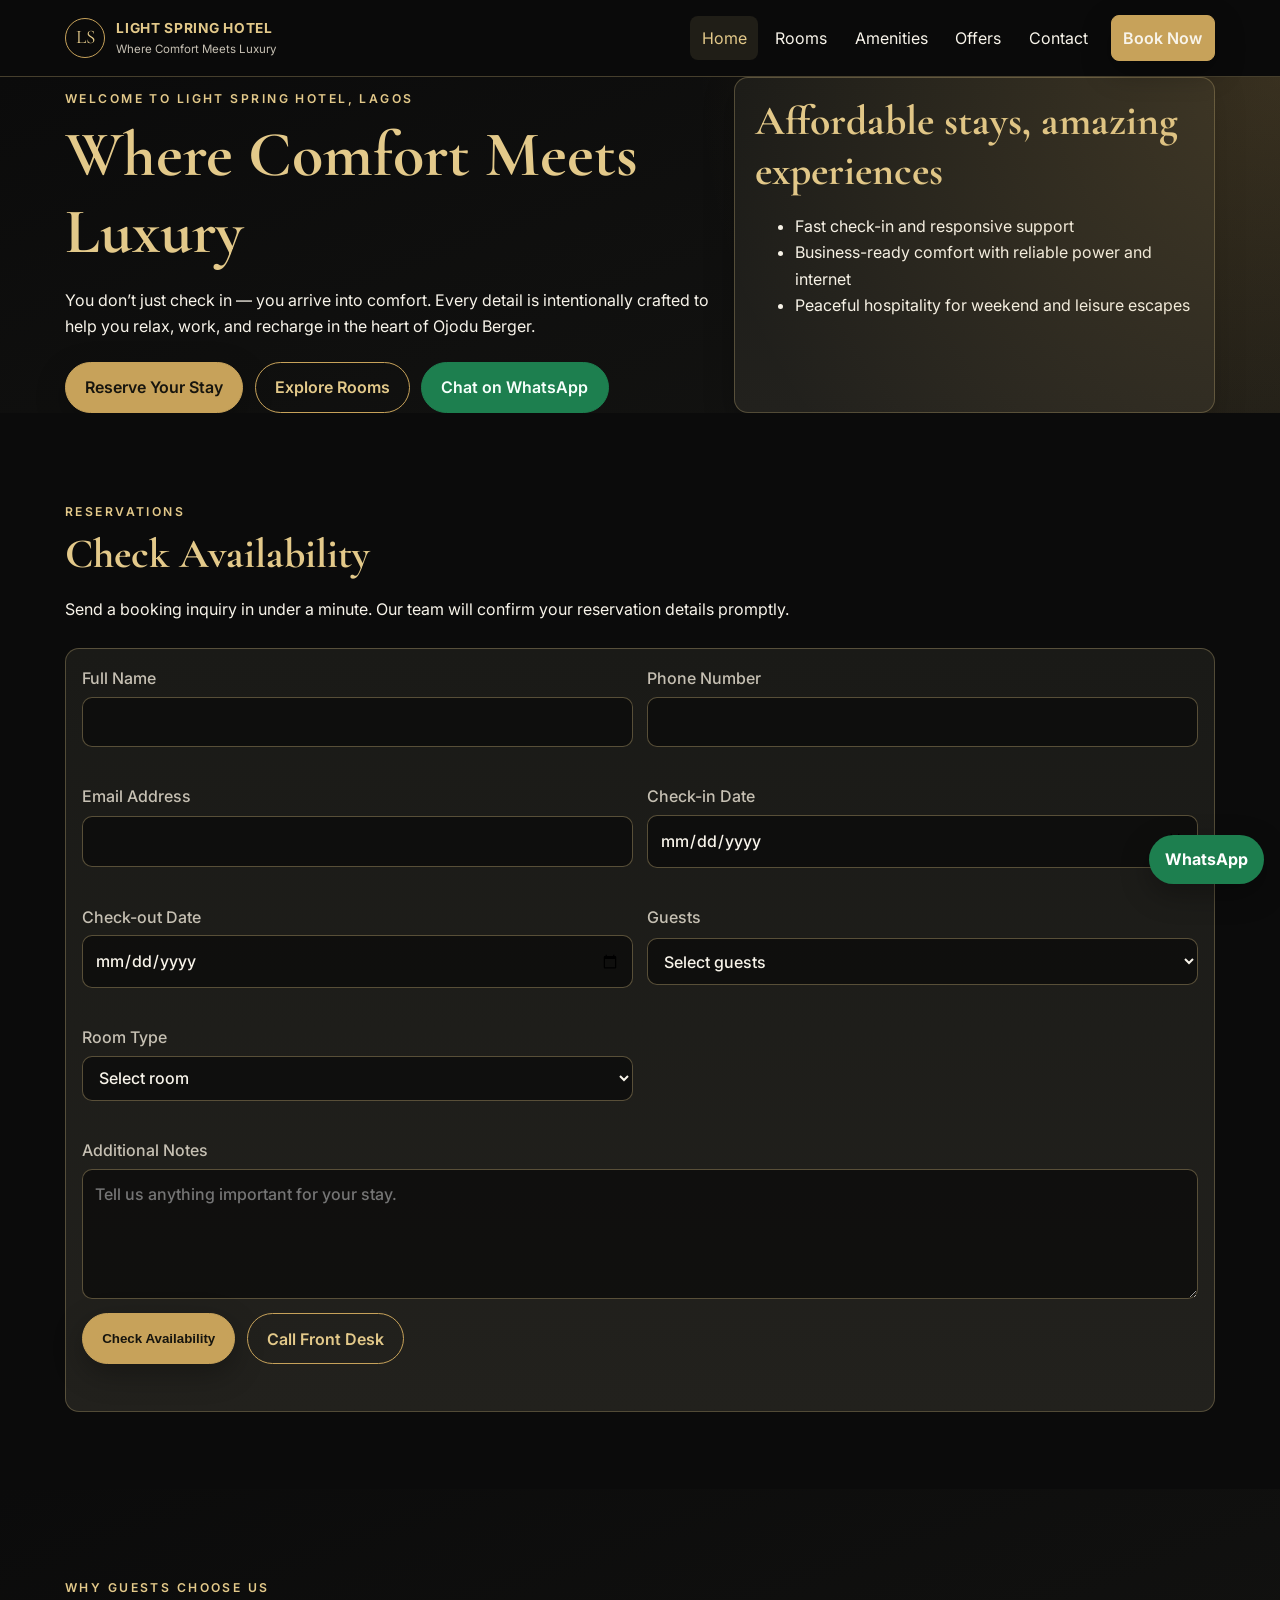
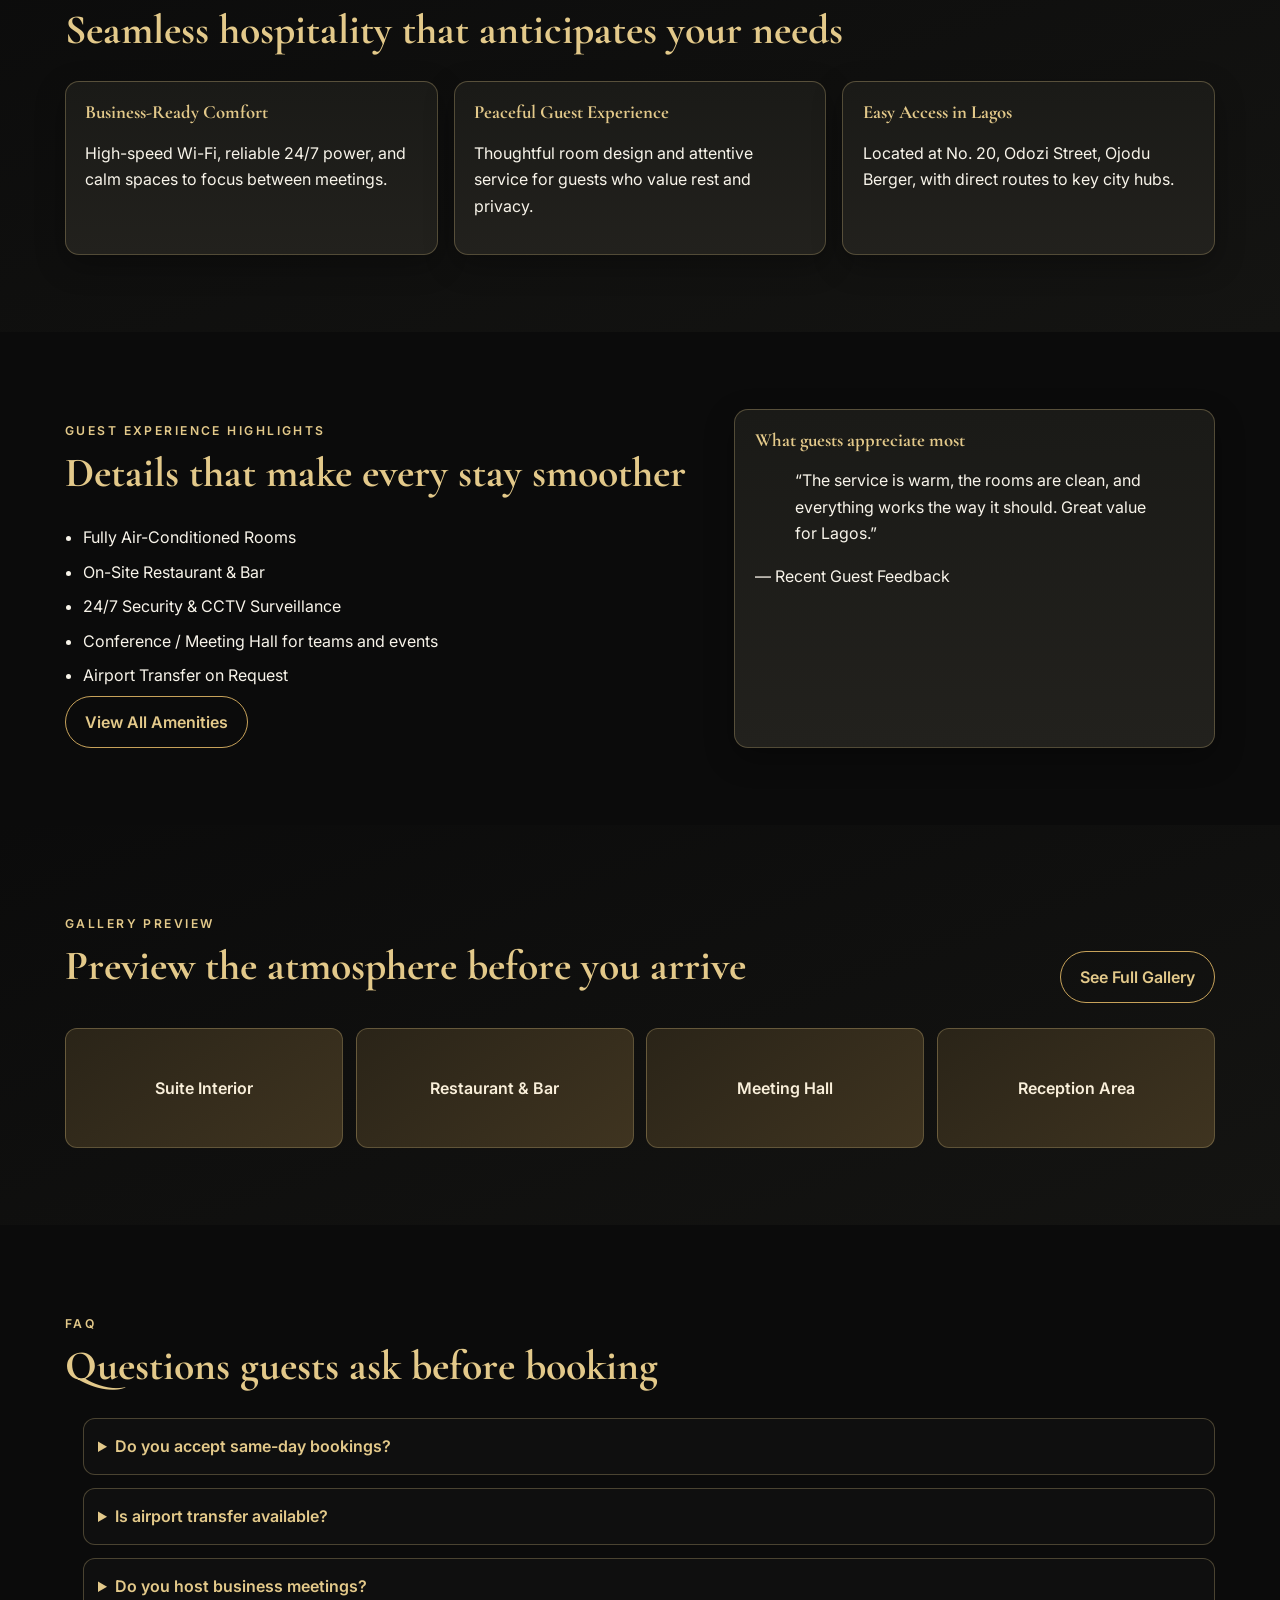
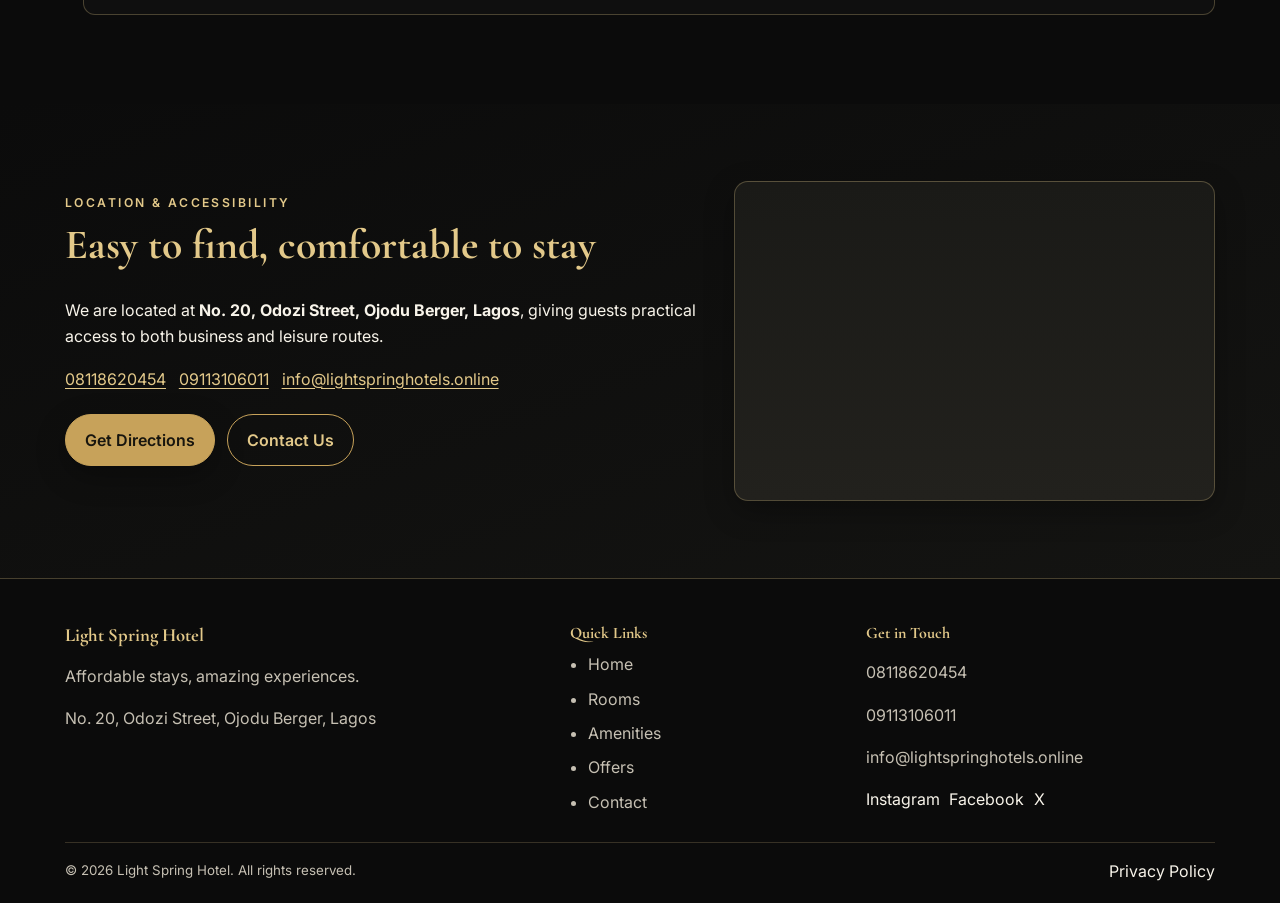
==== index.html @ 9d3d379b "Redesign Light Spring Hotel into conversion-focused multi-page site" ====
<!DOCTYPE html>
<html lang="en">
  <head>
    <meta charset="UTF-8" />
    <meta name="viewport" content="width=device-width, initial-scale=1.0" />
    <title>Light Spring Hotel | Where Comfort Meets Luxury</title>
    <meta
      name="description"
      content="Light Spring Hotel in Ojodu Berger, Lagos offers elegant rooms, seamless hospitality, and affordable luxury stays for business and leisure travelers."
    />
    <link rel="preconnect" href="https://fonts.googleapis.com" />
    <link rel="preconnect" href="https://fonts.gstatic.com" crossorigin />
    <link
      href="https://fonts.googleapis.com/css2?family=Cormorant+Garamond:wght@500;600;700&family=Inter:wght@400;500;600;700&display=swap"
      rel="stylesheet"
    />
    <link rel="stylesheet" href="styles.css" />
  </head>
  <body>
    <a class="skip-link" href="#main-content">Skip to content</a>

    <header class="site-header" id="top">
      <div class="container nav-wrap">
        <a class="logo" href="index.html" aria-label="Light Spring Hotel home">
          <span class="logo-mark">LS</span>
          <span>
            <strong>LIGHT SPRING HOTEL</strong>
            <small>Where Comfort Meets Luxury</small>
          </span>
        </a>

        <button class="nav-toggle" aria-expanded="false" aria-controls="primary-nav" aria-label="Toggle menu">
          <span></span><span></span><span></span>
        </button>

        <nav id="primary-nav" class="primary-nav" aria-label="Main navigation">
          <a href="index.html" data-page="home">Home</a>
          <a href="rooms.html" data-page="rooms">Rooms</a>
          <a href="amenities.html" data-page="amenities">Amenities</a>
          <a href="offers.html" data-page="offers">Offers</a>
          <a href="contact.html" data-page="contact">Contact</a>
          <a class="btn btn-primary nav-cta" href="#booking">Book Now</a>
        </nav>
      </div>
    </header>

    <main id="main-content">
      <section class="hero section-dark reveal" id="home">
        <div class="container hero-grid">
          <article>
            <p class="eyebrow">Welcome to Light Spring Hotel, Lagos</p>
            <h1>Where Comfort Meets Luxury</h1>
            <p class="hero-copy">
              You don’t just check in — you arrive into comfort. Every detail is intentionally crafted to help you relax,
              work, and recharge in the heart of Ojodu Berger.
            </p>
            <div class="hero-actions">
              <a class="btn btn-primary" href="#booking">Reserve Your Stay</a>
              <a class="btn btn-outline" href="rooms.html">Explore Rooms</a>
              <a class="btn btn-whatsapp" href="https://wa.me/2348118620454?text=Hello%20Light%20Spring%20Hotel%2C%20I%20want%20to%20book%20a%20room." target="_blank" rel="noopener">Chat on WhatsApp</a>
            </div>
          </article>
          <aside class="hero-panel" aria-label="Guest highlights">
            <h2>Affordable stays, amazing experiences</h2>
            <ul>
              <li>Fast check-in and responsive support</li>
              <li>Business-ready comfort with reliable power and internet</li>
              <li>Peaceful hospitality for weekend and leisure escapes</li>
            </ul>
          </aside>
        </div>
      </section>

      <section class="section reveal" id="booking">
        <div class="container">
          <div class="section-head">
            <p class="eyebrow">Reservations</p>
            <h2>Check Availability</h2>
            <p>Send a booking inquiry in under a minute. Our team will confirm your reservation details promptly.</p>
          </div>
          <form id="booking-form" class="booking-form" novalidate>
            <label>
              Full Name
              <input type="text" name="name" required minlength="2" autocomplete="name" />
              <small class="error" aria-live="polite"></small>
            </label>
            <label>
              Phone Number
              <input type="tel" name="phone" required pattern="[0-9+\s-]{10,}" autocomplete="tel" />
              <small class="error" aria-live="polite"></small>
            </label>
            <label>
              Email Address
              <input type="email" name="email" required autocomplete="email" />
              <small class="error" aria-live="polite"></small>
            </label>
            <label>
              Check-in Date
              <input type="date" name="checkin" required />
              <small class="error" aria-live="polite"></small>
            </label>
            <label>
              Check-out Date
              <input type="date" name="checkout" required />
              <small class="error" aria-live="polite"></small>
            </label>
            <label>
              Guests
              <select name="guests" required>
                <option value="">Select guests</option>
                <option>1 Guest</option>
                <option>2 Guests</option>
                <option>3 Guests</option>
                <option>4 Guests</option>
              </select>
              <small class="error" aria-live="polite"></small>
            </label>
            <label>
              Room Type
              <select name="room" required>
                <option value="">Select room</option>
                <option>Deluxe Room — From ₦45,000 / night</option>
                <option>Executive Room — From ₦60,000 / night</option>
                <option>Luxury Suite — From ₦95,000 / night</option>
              </select>
              <small class="error" aria-live="polite"></small>
            </label>
            <label class="full-width">
              Additional Notes
              <textarea name="notes" rows="4" placeholder="Tell us anything important for your stay."></textarea>
            </label>
            <div class="form-actions full-width">
              <button type="submit" class="btn btn-primary">Check Availability</button>
              <a class="btn btn-outline" href="tel:+2348118620454">Call Front Desk</a>
            </div>
            <p id="booking-feedback" class="form-feedback full-width" aria-live="polite"></p>
          </form>
        </div>
      </section>

      <section class="section section-dark reveal" id="trust">
        <div class="container">
          <div class="section-head">
            <p class="eyebrow">Why guests choose us</p>
            <h2>Seamless hospitality that anticipates your needs</h2>
          </div>
          <div class="cards three-col">
            <article class="card">
              <h3>Business-Ready Comfort</h3>
              <p>High-speed Wi-Fi, reliable 24/7 power, and calm spaces to focus between meetings.</p>
            </article>
            <article class="card">
              <h3>Peaceful Guest Experience</h3>
              <p>Thoughtful room design and attentive service for guests who value rest and privacy.</p>
            </article>
            <article class="card">
              <h3>Easy Access in Lagos</h3>
              <p>Located at No. 20, Odozi Street, Ojodu Berger, with direct routes to key city hubs.</p>
            </article>
          </div>
        </div>
      </section>

      <section class="section reveal" id="highlights">
        <div class="container split">
          <article>
            <div class="section-head">
              <p class="eyebrow">Guest Experience Highlights</p>
              <h2>Details that make every stay smoother</h2>
            </div>
            <ul class="checklist">
              <li>Fully Air-Conditioned Rooms</li>
              <li>On-Site Restaurant &amp; Bar</li>
              <li>24/7 Security &amp; CCTV Surveillance</li>
              <li>Conference / Meeting Hall for teams and events</li>
              <li>Airport Transfer on Request</li>
            </ul>
            <a class="btn btn-outline" href="amenities.html">View All Amenities</a>
          </article>
          <article class="review-card" aria-label="Guest review style section">
            <h3>What guests appreciate most</h3>
            <blockquote>
              “The service is warm, the rooms are clean, and everything works the way it should. Great value for Lagos.”
            </blockquote>
            <p>— Recent Guest Feedback</p>
          </article>
        </div>
      </section>

      <section class="section section-dark reveal" id="gallery-preview">
        <div class="container">
          <div class="section-head row-between">
            <div>
              <p class="eyebrow">Gallery Preview</p>
              <h2>Preview the atmosphere before you arrive</h2>
            </div>
            <a class="btn btn-outline" href="rooms.html#gallery">See Full Gallery</a>
          </div>
          <div class="gallery-grid" role="list" aria-label="Hotel gallery preview">
            <div class="gallery-item" role="listitem">Suite Interior</div>
            <div class="gallery-item" role="listitem">Restaurant &amp; Bar</div>
            <div class="gallery-item" role="listitem">Meeting Hall</div>
            <div class="gallery-item" role="listitem">Reception Area</div>
          </div>
        </div>
      </section>

      <section class="section reveal" id="faq">
        <div class="container">
          <div class="section-head">
            <p class="eyebrow">FAQ</p>
            <h2>Questions guests ask before booking</h2>
          </div>
          <div class="faq-list">
            <details>
              <summary>Do you accept same-day bookings?</summary>
              <p>Yes. Call or send a WhatsApp message and we’ll confirm availability immediately.</p>
            </details>
            <details>
              <summary>Is airport transfer available?</summary>
              <p>Yes, airport transfer can be arranged on request during booking.</p>
            </details>
            <details>
              <summary>Do you host business meetings?</summary>
              <p>Yes, we offer a conference/meeting hall and team-friendly support.</p>
            </details>
          </div>
        </div>
      </section>

      <section class="section section-dark reveal" id="location">
        <div class="container split">
          <article>
            <div class="section-head">
              <p class="eyebrow">Location & Accessibility</p>
              <h2>Easy to find, comfortable to stay</h2>
            </div>
            <p>
              We are located at <strong>No. 20, Odozi Street, Ojodu Berger, Lagos</strong>, giving guests practical access to both
              business and leisure routes.
            </p>
            <p class="contact-links">
              <a href="tel:+2348118620454">08118620454</a>
              <a href="tel:+2349113106011">09113106011</a>
              <a href="mailto:info@lightspringhotels.online">info@lightspringhotels.online</a>
            </p>
            <div class="hero-actions">
              <a class="btn btn-primary" href="https://maps.google.com/?q=No.+20+Odozi+Street+Ojodu+Berger+Lagos" target="_blank" rel="noopener">Get Directions</a>
              <a class="btn btn-outline" href="contact.html">Contact Us</a>
            </div>
          </article>
          <article class="map-placeholder">
            <iframe
              title="Map placeholder for Light Spring Hotel"
              src="https://maps.google.com/maps?q=Ojodu%20Berger%20Lagos&t=&z=13&ie=UTF8&iwloc=&output=embed"
              loading="lazy"
              referrerpolicy="no-referrer-when-downgrade"
            ></iframe>
          </article>
        </div>
      </section>
    </main>

    <footer class="site-footer">
      <div class="container footer-grid">
        <section>
          <h3>Light Spring Hotel</h3>
          <p>Affordable stays, amazing experiences.</p>
          <p>No. 20, Odozi Street, Ojodu Berger, Lagos</p>
        </section>
        <section>
          <h4>Quick Links</h4>
          <ul>
            <li><a href="index.html">Home</a></li>
            <li><a href="rooms.html">Rooms</a></li>
            <li><a href="amenities.html">Amenities</a></li>
            <li><a href="offers.html">Offers</a></li>
            <li><a href="contact.html">Contact</a></li>
          </ul>
        </section>
        <section>
          <h4>Get in Touch</h4>
          <p><a href="tel:+2348118620454">08118620454</a></p>
          <p><a href="tel:+2349113106011">09113106011</a></p>
          <p><a href="mailto:info@lightspringhotels.online">info@lightspringhotels.online</a></p>
          <div class="socials" aria-label="Social media links">
            <a href="https://instagram.com" target="_blank" rel="noopener">Instagram</a>
            <a href="https://facebook.com" target="_blank" rel="noopener">Facebook</a>
            <a href="https://x.com" target="_blank" rel="noopener">X</a>
          </div>
        </section>
      </div>
      <div class="container footer-bottom">
        <small>&copy; <span id="year"></span> Light Spring Hotel. All rights reserved.</small>
        <a href="privacy.html">Privacy Policy</a>
      </div>
    </footer>

    <a class="floating-whatsapp" href="https://wa.me/2348118620454?text=Hello%20Light%20Spring%20Hotel%2C%20I%20need%20help%20with%20a%20reservation." target="_blank" rel="noopener" aria-label="Chat on WhatsApp">
      WhatsApp
    </a>

    <script src="script.js"></script>
  </body>
</html>
---- styles.css ----
:root {
  --bg: #0b0b0b;
  --bg-soft: #141412;
  --surface: #1a1a17;
  --surface-elevated: #22211d;
  --gold: #c7a25a;
  --gold-soft: #e3c98a;
  --olive: #8c7a3d;
  --text: #f8f4ea;
  --muted: #c6c0b3;
  --border: rgba(227, 201, 138, 0.28);
  --radius: 14px;
  --shadow: 0 10px 30px rgba(0, 0, 0, 0.3);
}

* {
  box-sizing: border-box;
}

html {
  scroll-behavior: smooth;
}

body {
  margin: 0;
  font-family: Inter, system-ui, -apple-system, Segoe UI, Roboto, sans-serif;
  background: var(--bg);
  color: var(--text);
  line-height: 1.65;
}

img,
iframe {
  max-width: 100%;
  display: block;
}

a {
  color: inherit;
}

.skip-link {
  position: absolute;
  left: -9999px;
}

.skip-link:focus {
  left: 1rem;
  top: 1rem;
  background: #fff;
  color: #000;
  padding: 0.5rem;
  z-index: 999;
}

.container {
  width: min(1150px, 92%);
  margin-inline: auto;
}

.section {
  padding: clamp(3.2rem, 6vw, 5rem) 0;
}

.section-dark {
  background: linear-gradient(160deg, var(--bg), var(--bg-soft));
}

.section-head {
  margin-bottom: 1.6rem;
}

.row-between {
  display: flex;
  justify-content: space-between;
  align-items: end;
  gap: 1rem;
  flex-wrap: wrap;
}

.eyebrow {
  letter-spacing: 0.2em;
  text-transform: uppercase;
  color: var(--gold-soft);
  font-size: 0.76rem;
  font-weight: 600;
  margin-bottom: 0.5rem;
}

h1,
h2,
h3,
h4 {
  margin: 0 0 0.7rem;
  line-height: 1.2;
  color: var(--gold-soft);
  font-family: "Cormorant Garamond", Georgia, serif;
}

h1 {
  font-size: clamp(2rem, 5vw, 4.1rem);
}

h2 {
  font-size: clamp(1.6rem, 3.7vw, 2.6rem);
}

.site-header {
  position: sticky;
  top: 0;
  z-index: 50;
  border-bottom: 1px solid var(--border);
  background: rgba(11, 11, 11, 0.92);
  backdrop-filter: blur(10px);
}

.nav-wrap {
  display: flex;
  align-items: center;
  justify-content: space-between;
  gap: 1rem;
  min-height: 76px;
}

.logo {
  display: inline-flex;
  gap: 0.7rem;
  text-decoration: none;
  align-items: center;
}

.logo strong {
  display: block;
  color: var(--gold-soft);
  letter-spacing: 0.05em;
  font-size: 0.86rem;
}

.logo small {
  color: var(--muted);
  display: block;
  font-size: 0.72rem;
}

.logo-mark {
  width: 40px;
  height: 40px;
  border-radius: 50%;
  border: 1px solid var(--gold);
  display: inline-grid;
  place-content: center;
  font-family: "Cormorant Garamond", serif;
  font-size: 1.2rem;
  color: var(--gold-soft);
}

.nav-toggle {
  display: none;
  background: transparent;
  border: 0;
  gap: 4px;
  padding: 0;
}

.nav-toggle span {
  display: block;
  width: 22px;
  height: 2px;
  background: var(--gold-soft);
}

.primary-nav {
  display: flex;
  gap: 0.3rem;
  align-items: center;
}

.primary-nav a {
  text-decoration: none;
  color: var(--text);
  padding: 0.52rem 0.72rem;
  border-radius: 8px;
  transition: background 0.2s ease, color 0.2s ease;
}

.primary-nav a:hover,
.primary-nav a.active {
  color: var(--gold-soft);
  background: rgba(227, 201, 138, 0.1);
}

.nav-cta {
  margin-left: 0.4rem;
}

.btn {
  display: inline-flex;
  justify-content: center;
  align-items: center;
  gap: 0.45rem;
  border-radius: 999px;
  padding: 0.72rem 1.2rem;
  border: 1px solid var(--gold);
  text-decoration: none;
  font-weight: 600;
  cursor: pointer;
  transition: transform 0.2s ease, box-shadow 0.2s ease, background 0.2s ease;
}

.btn:hover {
  transform: translateY(-1px);
}

.btn-primary {
  background: var(--gold);
  color: #17150e;
  box-shadow: var(--shadow);
}

.btn-primary:hover {
  background: var(--gold-soft);
}

.btn-outline {
  color: var(--gold-soft);
  background: transparent;
}

.btn-outline:hover {
  background: rgba(227, 201, 138, 0.13);
}

.btn-whatsapp {
  background: #1d7f4f;
  color: #f6fffb;
  border-color: #1d7f4f;
}

.hero {
  position: relative;
  overflow: hidden;
}

.hero::before {
  content: "";
  position: absolute;
  inset: 0;
  background: radial-gradient(circle at top right, rgba(199, 162, 90, 0.22), transparent 44%);
  pointer-events: none;
}

.hero-grid,
.split {
  display: grid;
  gap: 1.3rem;
  grid-template-columns: 1.35fr 1fr;
  align-items: stretch;
}

.hero-copy {
  max-width: 65ch;
}

.hero-actions {
  display: flex;
  flex-wrap: wrap;
  gap: 0.7rem;
  margin-top: 1.4rem;
}

.hero-panel,
.review-card,
.card,
.map-placeholder,
.offer-card {
  border: 1px solid var(--border);
  border-radius: var(--radius);
  background: linear-gradient(180deg, var(--surface), var(--surface-elevated));
  box-shadow: var(--shadow);
}

.hero-panel,
.review-card,
.map-placeholder {
  padding: 1.2rem;
}

.cards {
  display: grid;
  gap: 1rem;
}

.three-col {
  grid-template-columns: repeat(3, 1fr);
}

.two-col {
  grid-template-columns: repeat(2, 1fr);
}

.card {
  padding: 1.2rem;
}

.price {
  color: var(--gold-soft);
  font-weight: 700;
}

.checklist,
.faq-list,
.site-footer ul {
  margin: 0;
  padding-left: 1.1rem;
}

.checklist li,
.site-footer li {
  margin-bottom: 0.5rem;
}

.gallery-grid {
  display: grid;
  grid-template-columns: repeat(4, minmax(0, 1fr));
  gap: 0.8rem;
}

.gallery-item {
  min-height: 120px;
  border-radius: 12px;
  border: 1px solid var(--border);
  display: grid;
  place-content: center;
  background: linear-gradient(145deg, #2a2418, #3f3420);
  color: #f9efda;
  font-weight: 600;
}

.booking-form {
  display: grid;
  grid-template-columns: repeat(2, minmax(0, 1fr));
  gap: 0.9rem;
  background: linear-gradient(180deg, var(--surface), var(--surface-elevated));
  border: 1px solid var(--border);
  border-radius: var(--radius);
  padding: 1rem;
}

.full-width {
  grid-column: 1 / -1;
}

label {
  display: grid;
  gap: 0.35rem;
  font-weight: 500;
  color: var(--muted);
}

input,
select,
textarea {
  width: 100%;
  background: rgba(9, 9, 9, 0.65);
  border: 1px solid rgba(227, 201, 138, 0.35);
  border-radius: 10px;
  color: var(--text);
  padding: 0.68rem 0.72rem;
  font: inherit;
}

input:focus,
select:focus,
textarea:focus {
  outline: 2px solid rgba(227, 201, 138, 0.35);
  border-color: var(--gold-soft);
}

.error {
  color: #f6aca7;
  min-height: 1rem;
  font-size: 0.78rem;
}

.form-actions {
  display: flex;
  gap: 0.7rem;
  flex-wrap: wrap;
}

.form-feedback {
  margin: 0;
  color: #c6efc8;
  min-height: 1rem;
}

.faq-list details {
  border: 1px solid var(--border);
  border-radius: 12px;
  padding: 0.9rem;
  margin-bottom: 0.8rem;
  background: rgba(255, 255, 255, 0.02);
}

.faq-list summary {
  cursor: pointer;
  font-weight: 600;
  color: var(--gold-soft);
}

.contact-links {
  display: flex;
  flex-wrap: wrap;
  gap: 0.8rem;
}

.contact-links a {
  color: var(--gold-soft);
  text-underline-offset: 3px;
}

.stack {
  flex-direction: column;
}

.stack-form {
  display: grid;
  gap: 0.8rem;
}

.map-placeholder {
  overflow: hidden;
}

.map-placeholder iframe {
  width: 100%;
  min-height: 280px;
  border: 0;
}

.page-main {
  min-height: 60vh;
}

.page-hero {
  padding: 4rem 0;
}

.site-footer {
  border-top: 1px solid var(--border);
  padding: 2.8rem 0 1.2rem;
}

.footer-grid {
  display: grid;
  gap: 1rem;
  grid-template-columns: 1.4fr 0.8fr 1fr;
}

.site-footer h3,
.site-footer h4 {
  margin-bottom: 0.5rem;
}

.site-footer p,
.site-footer li,
.site-footer small {
  color: var(--muted);
}

.site-footer a {
  text-decoration: none;
}

.site-footer a:hover {
  color: var(--gold-soft);
}

.socials {
  display: flex;
  gap: 0.6rem;
  flex-wrap: wrap;
}

.footer-bottom {
  display: flex;
  justify-content: space-between;
  align-items: center;
  gap: 1rem;
  border-top: 1px solid rgba(227, 201, 138, 0.2);
  padding-top: 0.9rem;
  margin-top: 1.2rem;
}

.compact-footer {
  padding-top: 1rem;
}

.floating-whatsapp {
  position: fixed;
  right: 1rem;
  bottom: 1rem;
  border-radius: 999px;
  background: #1d7f4f;
  color: #fff;
  text-decoration: none;
  padding: 0.7rem 1rem;
  font-weight: 700;
  box-shadow: var(--shadow);
  z-index: 40;
}

.reveal {
  opacity: 0;
  transform: translateY(18px);
  transition: opacity 0.45s ease, transform 0.45s ease;
}

.reveal.visible {
  opacity: 1;
  transform: translateY(0);
}

.prose {
  max-width: 70ch;
}

@media (max-width: 980px) {
  .hero-grid,
  .split,
  .three-col,
  .footer-grid,
  .gallery-grid {
    grid-template-columns: 1fr 1fr;
  }
}

@media (max-width: 760px) {
  .nav-toggle {
    display: grid;
  }

  .primary-nav {
    position: absolute;
    left: 4%;
    right: 4%;
    top: calc(100% + 8px);
    border: 1px solid var(--border);
    border-radius: 12px;
    background: rgba(15, 15, 15, 0.98);
    padding: 0.8rem;
    display: none;
    flex-direction: column;
    align-items: stretch;
  }

  .primary-nav.open {
    display: flex;
  }

  .nav-cta {
    margin-left: 0;
    margin-top: 0.3rem;
  }

  .booking-form,
  .hero-grid,
  .split,
  .three-col,
  .two-col,
  .gallery-grid,
  .footer-grid {
    grid-template-columns: 1fr;
  }

  .footer-bottom {
    flex-direction: column;
    align-items: flex-start;
  }

  .floating-whatsapp {
    bottom: 0.7rem;
  }
}

@media (prefers-reduced-motion: reduce) {
  html {
    scroll-behavior: auto;
  }

  * {
    transition: none !important;
  }

  .reveal {
    opacity: 1;
    transform: none;
  }
}
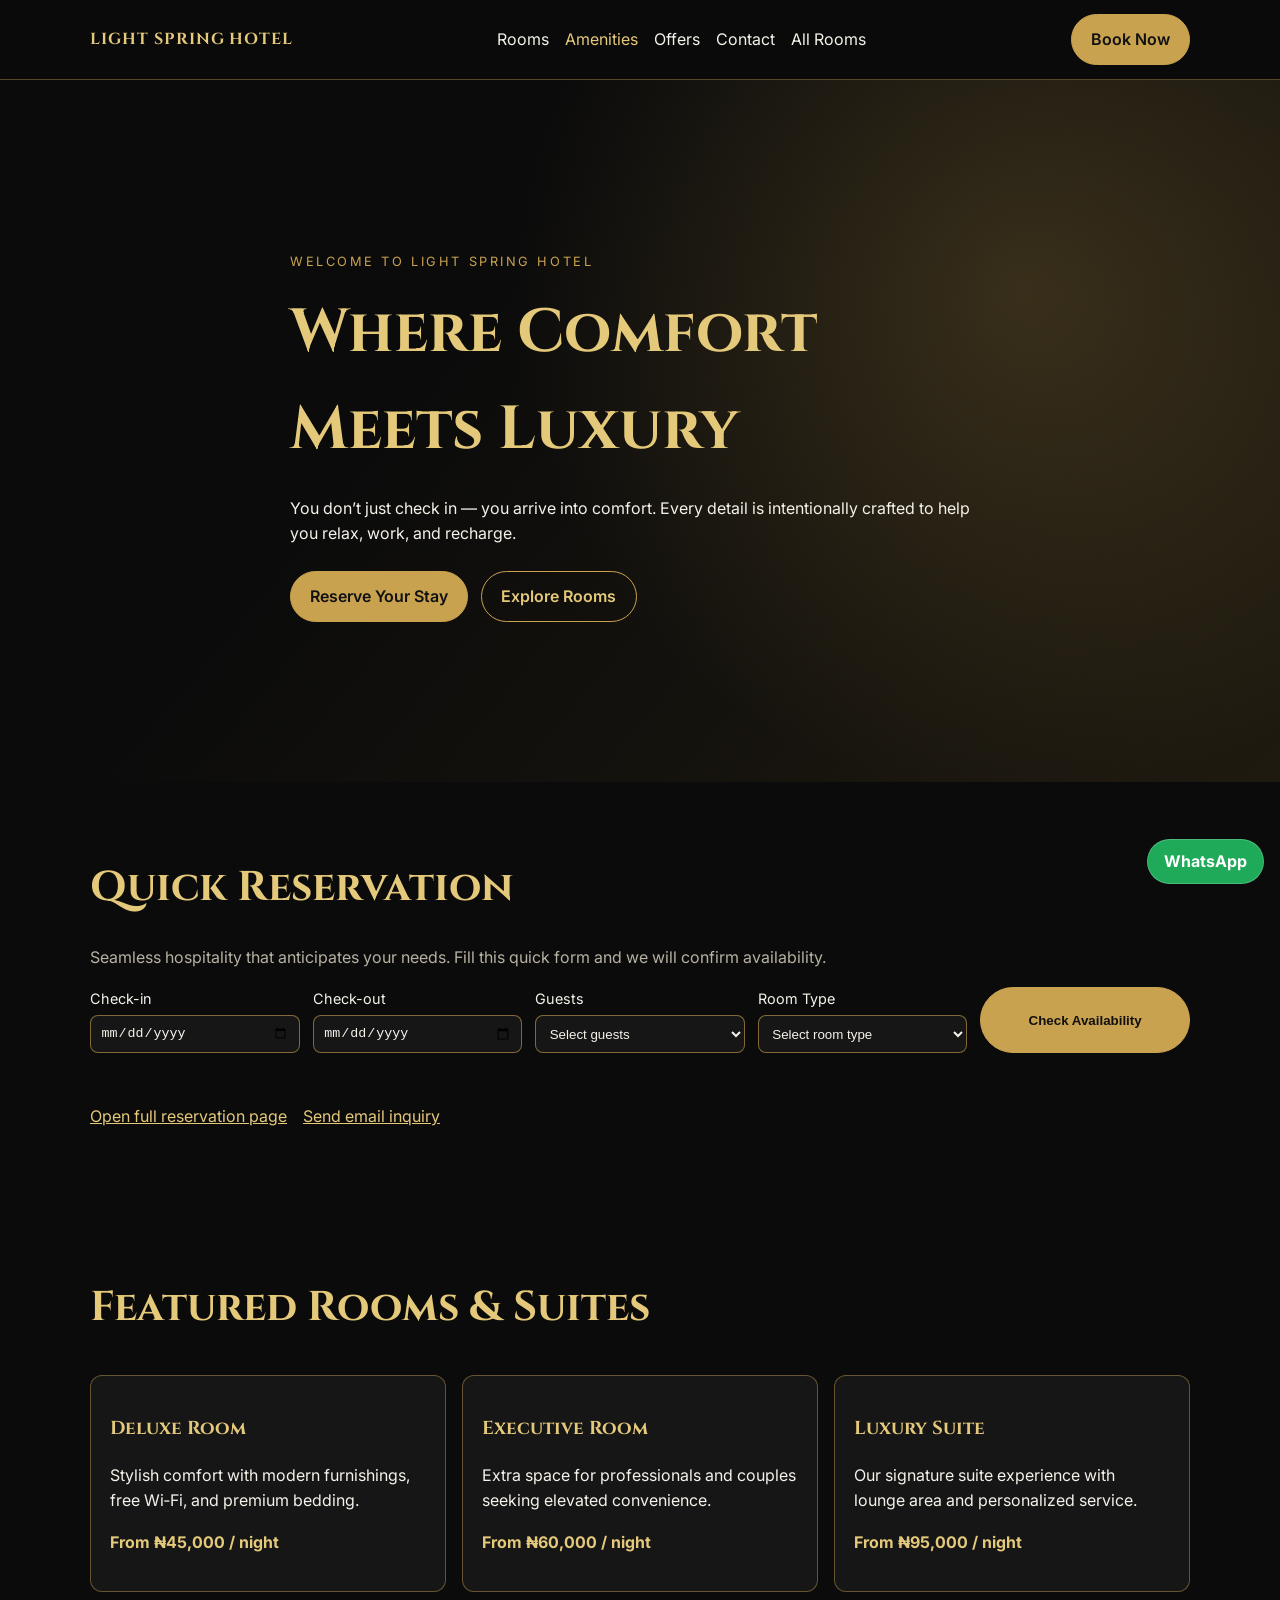
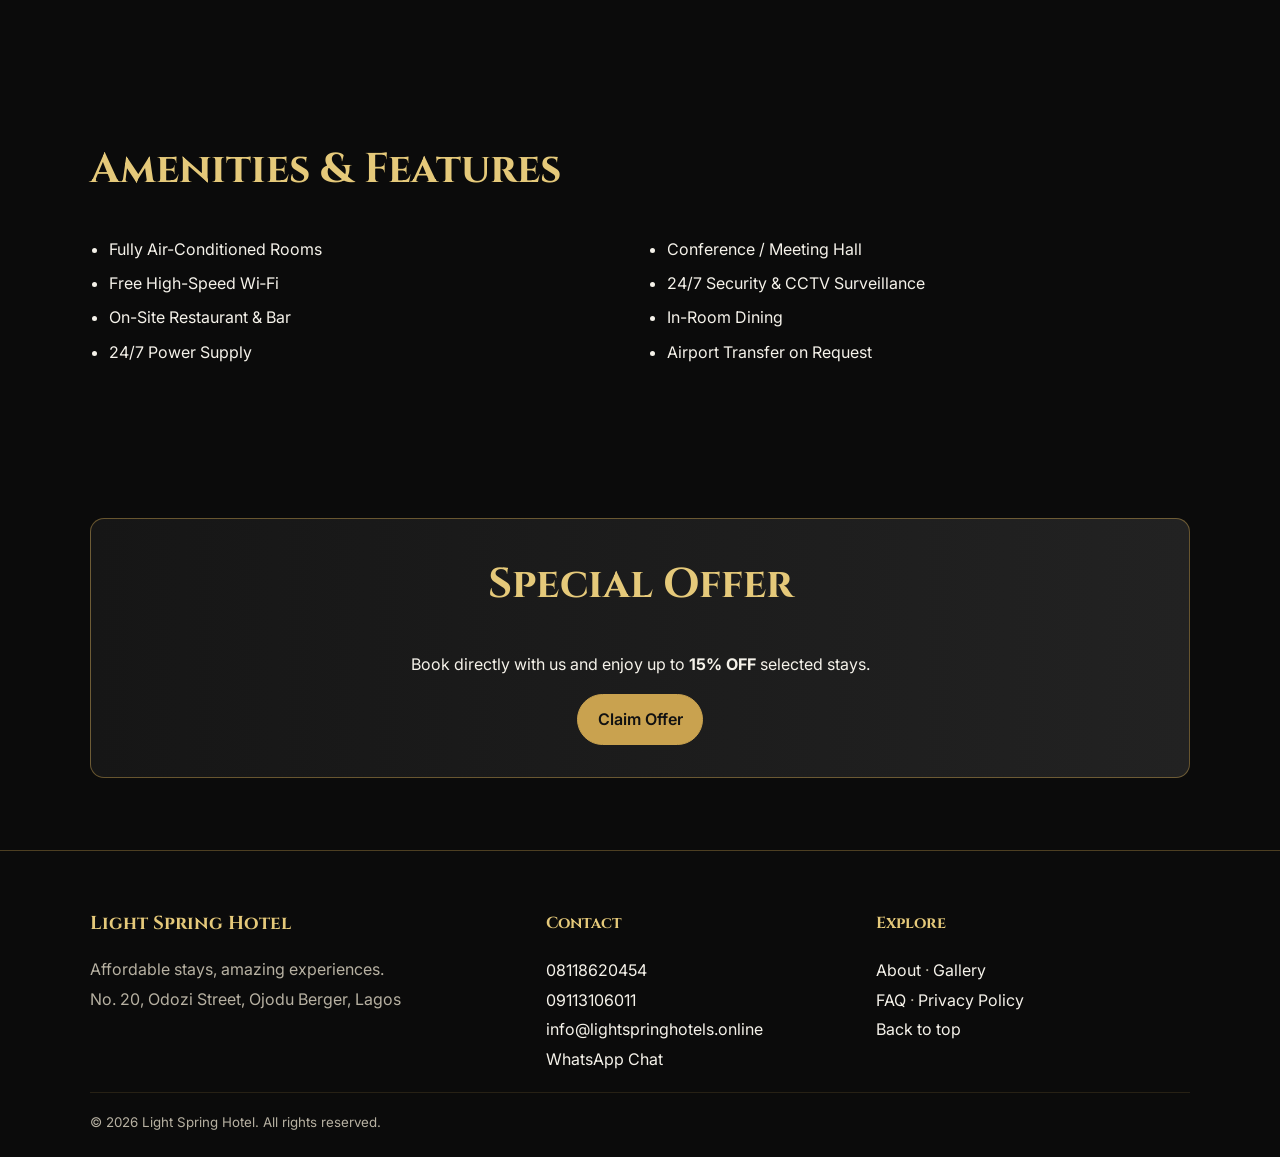
==== commit 57913dcd: "Merge d303a8094a7cafc540c9e7dd2791a2e80c956622 into 087305a3a48db288b7a11872f596490bdbeb6f9e" ====
--- a/index.html
+++ b/index.html
@@ -6,299 +6,209 @@
     <title>Light Spring Hotel | Where Comfort Meets Luxury</title>
     <meta
       name="description"
-      content="Light Spring Hotel in Ojodu Berger, Lagos offers elegant rooms, seamless hospitality, and affordable luxury stays for business and leisure travelers."
+      content="Light Spring Hotel in Ojodu Berger, Lagos offers elegant rooms, premium amenities, and seamless hospitality. Affordable stays, amazing experiences."
     />
+    <meta name="theme-color" content="#0b0b0b" />
     <link rel="preconnect" href="https://fonts.googleapis.com" />
     <link rel="preconnect" href="https://fonts.gstatic.com" crossorigin />
     <link
-      href="https://fonts.googleapis.com/css2?family=Cormorant+Garamond:wght@500;600;700&family=Inter:wght@400;500;600;700&display=swap"
+      href="https://fonts.googleapis.com/css2?family=Cinzel:wght@400;600;700&family=Inter:wght@400;500;600;700&display=swap"
       rel="stylesheet"
     />
     <link rel="stylesheet" href="styles.css" />
   </head>
   <body>
-    <a class="skip-link" href="#main-content">Skip to content</a>
-
+    <a class="skip-link" href="#main-content">Skip to main content</a>
     <header class="site-header" id="top">
       <div class="container nav-wrap">
-        <a class="logo" href="index.html" aria-label="Light Spring Hotel home">
-          <span class="logo-mark">LS</span>
-          <span>
-            <strong>LIGHT SPRING HOTEL</strong>
-            <small>Where Comfort Meets Luxury</small>
-          </span>
-        </a>
-
-        <button class="nav-toggle" aria-expanded="false" aria-controls="primary-nav" aria-label="Toggle menu">
+        <a href="#home" class="brand">LIGHT SPRING HOTEL</a>
+
+        <button
+          class="nav-toggle"
+          type="button"
+          aria-label="Toggle navigation menu"
+          aria-expanded="false"
+          aria-controls="mobile-menu"
+        >
           <span></span><span></span><span></span>
         </button>
 
-        <nav id="primary-nav" class="primary-nav" aria-label="Main navigation">
-          <a href="index.html" data-page="home">Home</a>
-          <a href="rooms.html" data-page="rooms">Rooms</a>
-          <a href="amenities.html" data-page="amenities">Amenities</a>
-          <a href="offers.html" data-page="offers">Offers</a>
-          <a href="contact.html" data-page="contact">Contact</a>
-          <a class="btn btn-primary nav-cta" href="#booking">Book Now</a>
+        <nav class="nav-links" aria-label="Primary navigation">
+          <a href="#rooms">Rooms</a>
+          <a href="#amenities">Amenities</a>
+          <a href="#offers">Offers</a>
+          <a href="#contact">Contact</a>
+          <a href="rooms.html">All Rooms</a>
         </nav>
+
+        <a href="#booking" class="btn btn-primary header-cta">Book Now</a>
       </div>
+
+      <nav class="mobile-menu" id="mobile-menu" aria-label="Mobile navigation">
+        <a href="#rooms">Rooms</a>
+        <a href="#amenities">Amenities</a>
+        <a href="#offers">Offers</a>
+        <a href="#contact">Contact</a>
+        <a href="rooms.html">All Rooms</a>
+      </nav>
     </header>
 
     <main id="main-content">
-      <section class="hero section-dark reveal" id="home">
-        <div class="container hero-grid">
-          <article>
-            <p class="eyebrow">Welcome to Light Spring Hotel, Lagos</p>
-            <h1>Where Comfort Meets Luxury</h1>
-            <p class="hero-copy">
-              You don’t just check in — you arrive into comfort. Every detail is intentionally crafted to help you relax,
-              work, and recharge in the heart of Ojodu Berger.
-            </p>
-            <div class="hero-actions">
-              <a class="btn btn-primary" href="#booking">Reserve Your Stay</a>
-              <a class="btn btn-outline" href="rooms.html">Explore Rooms</a>
-              <a class="btn btn-whatsapp" href="https://wa.me/2348118620454?text=Hello%20Light%20Spring%20Hotel%2C%20I%20want%20to%20book%20a%20room." target="_blank" rel="noopener">Chat on WhatsApp</a>
-            </div>
-          </article>
-          <aside class="hero-panel" aria-label="Guest highlights">
-            <h2>Affordable stays, amazing experiences</h2>
-            <ul>
-              <li>Fast check-in and responsive support</li>
-              <li>Business-ready comfort with reliable power and internet</li>
-              <li>Peaceful hospitality for weekend and leisure escapes</li>
-            </ul>
-          </aside>
-        </div>
-      </section>
-
-      <section class="section reveal" id="booking">
+      <section class="hero reveal" id="home">
+        <div class="hero-overlay"></div>
+        <div class="container hero-content">
+          <p class="eyebrow">Welcome to Light Spring Hotel</p>
+          <h1>Where Comfort Meets Luxury</h1>
+          <p>
+            You don’t just check in — you arrive into comfort. Every detail is intentionally crafted to help you relax,
+            work, and recharge.
+          </p>
+          <div class="hero-actions">
+            <a href="#booking" class="btn btn-primary">Reserve Your Stay</a>
+            <a href="#rooms" class="btn btn-outline">Explore Rooms</a>
+          </div>
+        </div>
+      </section>
+
+      <section class="booking reveal" id="booking">
         <div class="container">
-          <div class="section-head">
-            <p class="eyebrow">Reservations</p>
-            <h2>Check Availability</h2>
-            <p>Send a booking inquiry in under a minute. Our team will confirm your reservation details promptly.</p>
-          </div>
-          <form id="booking-form" class="booking-form" novalidate>
-            <label>
-              Full Name
-              <input type="text" name="name" required minlength="2" autocomplete="name" />
-              <small class="error" aria-live="polite"></small>
-            </label>
-            <label>
-              Phone Number
-              <input type="tel" name="phone" required pattern="[0-9+\s-]{10,}" autocomplete="tel" />
-              <small class="error" aria-live="polite"></small>
-            </label>
-            <label>
-              Email Address
-              <input type="email" name="email" required autocomplete="email" />
-              <small class="error" aria-live="polite"></small>
-            </label>
-            <label>
-              Check-in Date
-              <input type="date" name="checkin" required />
-              <small class="error" aria-live="polite"></small>
-            </label>
-            <label>
-              Check-out Date
-              <input type="date" name="checkout" required />
-              <small class="error" aria-live="polite"></small>
+          <h2>Quick Reservation</h2>
+          <p class="section-note">Seamless hospitality that anticipates your needs. Fill this quick form and we will confirm availability.</p>
+
+          <form class="booking-form" id="booking-form" novalidate>
+            <label>
+              Check-in
+              <input type="date" id="checkin" name="checkin" required />
+            </label>
+            <label>
+              Check-out
+              <input type="date" id="checkout" name="checkout" required />
             </label>
             <label>
               Guests
-              <select name="guests" required>
+              <select id="guests" name="guests" required>
                 <option value="">Select guests</option>
-                <option>1 Guest</option>
-                <option>2 Guests</option>
-                <option>3 Guests</option>
-                <option>4 Guests</option>
+                <option value="1">1 Guest</option>
+                <option value="2">2 Guests</option>
+                <option value="3">3 Guests</option>
+                <option value="4">4 Guests</option>
               </select>
-              <small class="error" aria-live="polite"></small>
             </label>
             <label>
               Room Type
-              <select name="room" required>
-                <option value="">Select room</option>
-                <option>Deluxe Room — From ₦45,000 / night</option>
-                <option>Executive Room — From ₦60,000 / night</option>
-                <option>Luxury Suite — From ₦95,000 / night</option>
+              <select id="roomType" name="roomType" required>
+                <option value="">Select room type</option>
+                <option value="Deluxe Room">Deluxe Room</option>
+                <option value="Executive Room">Executive Room</option>
+                <option value="Luxury Suite">Luxury Suite</option>
               </select>
-              <small class="error" aria-live="polite"></small>
-            </label>
-            <label class="full-width">
-              Additional Notes
-              <textarea name="notes" rows="4" placeholder="Tell us anything important for your stay."></textarea>
-            </label>
-            <div class="form-actions full-width">
-              <button type="submit" class="btn btn-primary">Check Availability</button>
-              <a class="btn btn-outline" href="tel:+2348118620454">Call Front Desk</a>
-            </div>
-            <p id="booking-feedback" class="form-feedback full-width" aria-live="polite"></p>
+            </label>
+            <button type="submit" class="btn btn-primary">Check Availability</button>
           </form>
-        </div>
-      </section>
-
-      <section class="section section-dark reveal" id="trust">
+          <p id="form-feedback" class="form-feedback" role="status" aria-live="polite"></p>
+          <div class="booking-links">
+            <a class="inline-link" href="reservation.html">Open full reservation page</a>
+            <a class="inline-link" href="mailto:info@lightspringhotels.online?subject=Reservation%20Inquiry">Send email inquiry</a>
+          </div>
+        </div>
+      </section>
+
+      <section class="rooms reveal" id="rooms">
         <div class="container">
-          <div class="section-head">
-            <p class="eyebrow">Why guests choose us</p>
-            <h2>Seamless hospitality that anticipates your needs</h2>
-          </div>
-          <div class="cards three-col">
+          <h2>Featured Rooms & Suites</h2>
+          <div class="grid three">
             <article class="card">
-              <h3>Business-Ready Comfort</h3>
-              <p>High-speed Wi-Fi, reliable 24/7 power, and calm spaces to focus between meetings.</p>
+              <h3>Deluxe Room</h3>
+              <p>Stylish comfort with modern furnishings, free Wi‑Fi, and premium bedding.</p>
+              <p class="price">From ₦45,000 / night</p>
             </article>
             <article class="card">
-              <h3>Peaceful Guest Experience</h3>
-              <p>Thoughtful room design and attentive service for guests who value rest and privacy.</p>
+              <h3>Executive Room</h3>
+              <p>Extra space for professionals and couples seeking elevated convenience.</p>
+              <p class="price">From ₦60,000 / night</p>
             </article>
             <article class="card">
-              <h3>Easy Access in Lagos</h3>
-              <p>Located at No. 20, Odozi Street, Ojodu Berger, with direct routes to key city hubs.</p>
+              <h3>Luxury Suite</h3>
+              <p>Our signature suite experience with lounge area and personalized service.</p>
+              <p class="price">From ₦95,000 / night</p>
             </article>
           </div>
         </div>
       </section>
 
-      <section class="section reveal" id="highlights">
-        <div class="container split">
-          <article>
-            <div class="section-head">
-              <p class="eyebrow">Guest Experience Highlights</p>
-              <h2>Details that make every stay smoother</h2>
-            </div>
-            <ul class="checklist">
+      <section class="amenities reveal" id="amenities">
+        <div class="container">
+          <h2>Amenities & Features</h2>
+          <div class="grid two">
+            <ul>
               <li>Fully Air-Conditioned Rooms</li>
-              <li>On-Site Restaurant &amp; Bar</li>
-              <li>24/7 Security &amp; CCTV Surveillance</li>
-              <li>Conference / Meeting Hall for teams and events</li>
+              <li>Free High-Speed Wi‑Fi</li>
+              <li>On-Site Restaurant & Bar</li>
+              <li>24/7 Power Supply</li>
+            </ul>
+            <ul>
+              <li>Conference / Meeting Hall</li>
+              <li>24/7 Security & CCTV Surveillance</li>
+              <li>In-Room Dining</li>
               <li>Airport Transfer on Request</li>
             </ul>
-            <a class="btn btn-outline" href="amenities.html">View All Amenities</a>
-          </article>
-          <article class="review-card" aria-label="Guest review style section">
-            <h3>What guests appreciate most</h3>
-            <blockquote>
-              “The service is warm, the rooms are clean, and everything works the way it should. Great value for Lagos.”
-            </blockquote>
-            <p>— Recent Guest Feedback</p>
-          </article>
-        </div>
-      </section>
-
-      <section class="section section-dark reveal" id="gallery-preview">
-        <div class="container">
-          <div class="section-head row-between">
-            <div>
-              <p class="eyebrow">Gallery Preview</p>
-              <h2>Preview the atmosphere before you arrive</h2>
-            </div>
-            <a class="btn btn-outline" href="rooms.html#gallery">See Full Gallery</a>
-          </div>
-          <div class="gallery-grid" role="list" aria-label="Hotel gallery preview">
-            <div class="gallery-item" role="listitem">Suite Interior</div>
-            <div class="gallery-item" role="listitem">Restaurant &amp; Bar</div>
-            <div class="gallery-item" role="listitem">Meeting Hall</div>
-            <div class="gallery-item" role="listitem">Reception Area</div>
-          </div>
-        </div>
-      </section>
-
-      <section class="section reveal" id="faq">
-        <div class="container">
-          <div class="section-head">
-            <p class="eyebrow">FAQ</p>
-            <h2>Questions guests ask before booking</h2>
-          </div>
-          <div class="faq-list">
-            <details>
-              <summary>Do you accept same-day bookings?</summary>
-              <p>Yes. Call or send a WhatsApp message and we’ll confirm availability immediately.</p>
-            </details>
-            <details>
-              <summary>Is airport transfer available?</summary>
-              <p>Yes, airport transfer can be arranged on request during booking.</p>
-            </details>
-            <details>
-              <summary>Do you host business meetings?</summary>
-              <p>Yes, we offer a conference/meeting hall and team-friendly support.</p>
-            </details>
-          </div>
-        </div>
-      </section>
-
-      <section class="section section-dark reveal" id="location">
-        <div class="container split">
-          <article>
-            <div class="section-head">
-              <p class="eyebrow">Location & Accessibility</p>
-              <h2>Easy to find, comfortable to stay</h2>
-            </div>
-            <p>
-              We are located at <strong>No. 20, Odozi Street, Ojodu Berger, Lagos</strong>, giving guests practical access to both
-              business and leisure routes.
-            </p>
-            <p class="contact-links">
-              <a href="tel:+2348118620454">08118620454</a>
-              <a href="tel:+2349113106011">09113106011</a>
-              <a href="mailto:info@lightspringhotels.online">info@lightspringhotels.online</a>
-            </p>
-            <div class="hero-actions">
-              <a class="btn btn-primary" href="https://maps.google.com/?q=No.+20+Odozi+Street+Ojodu+Berger+Lagos" target="_blank" rel="noopener">Get Directions</a>
-              <a class="btn btn-outline" href="contact.html">Contact Us</a>
-            </div>
-          </article>
-          <article class="map-placeholder">
-            <iframe
-              title="Map placeholder for Light Spring Hotel"
-              src="https://maps.google.com/maps?q=Ojodu%20Berger%20Lagos&t=&z=13&ie=UTF8&iwloc=&output=embed"
-              loading="lazy"
-              referrerpolicy="no-referrer-when-downgrade"
-            ></iframe>
-          </article>
+          </div>
+        </div>
+      </section>
+
+      <section class="offers reveal" id="offers">
+        <div class="container callout">
+          <h2>Special Offer</h2>
+          <p>Book directly with us and enjoy up to <strong>15% OFF</strong> selected stays.</p>
+          <a
+            href="https://wa.me/2348118620454?text=Hello%20Light%20Spring%20Hotel%2C%20I%20want%20to%20claim%20the%20special%20offer."
+            class="btn btn-primary"
+            target="_blank"
+            rel="noopener noreferrer"
+            >Claim Offer</a
+          >
         </div>
       </section>
     </main>
 
-    <footer class="site-footer">
+    <footer class="site-footer reveal" id="contact">
       <div class="container footer-grid">
-        <section>
+        <div>
           <h3>Light Spring Hotel</h3>
           <p>Affordable stays, amazing experiences.</p>
           <p>No. 20, Odozi Street, Ojodu Berger, Lagos</p>
-        </section>
-        <section>
-          <h4>Quick Links</h4>
-          <ul>
-            <li><a href="index.html">Home</a></li>
-            <li><a href="rooms.html">Rooms</a></li>
-            <li><a href="amenities.html">Amenities</a></li>
-            <li><a href="offers.html">Offers</a></li>
-            <li><a href="contact.html">Contact</a></li>
-          </ul>
-        </section>
-        <section>
-          <h4>Get in Touch</h4>
+        </div>
+        <div>
+          <h4>Contact</h4>
           <p><a href="tel:+2348118620454">08118620454</a></p>
           <p><a href="tel:+2349113106011">09113106011</a></p>
           <p><a href="mailto:info@lightspringhotels.online">info@lightspringhotels.online</a></p>
-          <div class="socials" aria-label="Social media links">
-            <a href="https://instagram.com" target="_blank" rel="noopener">Instagram</a>
-            <a href="https://facebook.com" target="_blank" rel="noopener">Facebook</a>
-            <a href="https://x.com" target="_blank" rel="noopener">X</a>
-          </div>
-        </section>
+          <p>
+            <a href="https://wa.me/2348118620454?text=Hello%20Light%20Spring%20Hotel%2C%20I%20want%20to%20make%20a%20reservation."
+              >WhatsApp Chat</a
+            >
+          </p>
+        </div>
+        <div>
+          <h4>Explore</h4>
+          <p><a href="about.html">About</a> · <a href="gallery.html">Gallery</a></p>
+          <p><a href="faq.html">FAQ</a> · <a href="privacy.html">Privacy Policy</a></p>
+          <p><a href="#top">Back to top</a></p>
+        </div>
       </div>
-      <div class="container footer-bottom">
-        <small>&copy; <span id="year"></span> Light Spring Hotel. All rights reserved.</small>
-        <a href="privacy.html">Privacy Policy</a>
+      <div class="container footer-base">
+        <small>© <span id="year"></span> Light Spring Hotel. All rights reserved.</small>
       </div>
     </footer>
 
-    <a class="floating-whatsapp" href="https://wa.me/2348118620454?text=Hello%20Light%20Spring%20Hotel%2C%20I%20need%20help%20with%20a%20reservation." target="_blank" rel="noopener" aria-label="Chat on WhatsApp">
-      WhatsApp
-    </a>
+    <a
+      class="whatsapp-float"
+      href="https://wa.me/2348118620454?text=Hello%20Light%20Spring%20Hotel%2C%20I%20would%20like%20to%20book%20a%20stay."
+      target="_blank"
+      rel="noopener noreferrer"
+      aria-label="Chat with Light Spring Hotel on WhatsApp"
+      >WhatsApp</a
+    >
 
     <script src="script.js"></script>
   </body>
--- a/styles.css
+++ b/styles.css
@@ -1,16 +1,12 @@
 :root {
   --bg: #0b0b0b;
-  --bg-soft: #141412;
-  --surface: #1a1a17;
-  --surface-elevated: #22211d;
-  --gold: #c7a25a;
-  --gold-soft: #e3c98a;
-  --olive: #8c7a3d;
-  --text: #f8f4ea;
-  --muted: #c6c0b3;
-  --border: rgba(227, 201, 138, 0.28);
-  --radius: 14px;
-  --shadow: 0 10px 30px rgba(0, 0, 0, 0.3);
+  --panel: #161616;
+  --gold: #c9a24f;
+  --gold-soft: #e5c97a;
+  --text: #f5f2ea;
+  --muted: #b7b1a2;
+  --ok: #7dd37d;
+  --error: #ff9f9f;
 }
 
 * {
@@ -26,17 +22,7 @@
   font-family: Inter, system-ui, -apple-system, Segoe UI, Roboto, sans-serif;
   background: var(--bg);
   color: var(--text);
-  line-height: 1.65;
-}
-
-img,
-iframe {
-  max-width: 100%;
-  display: block;
-}
-
-a {
-  color: inherit;
+  line-height: 1.6;
 }
 
 .skip-link {
@@ -47,174 +33,162 @@
 .skip-link:focus {
   left: 1rem;
   top: 1rem;
+  z-index: 90;
   background: #fff;
-  color: #000;
-  padding: 0.5rem;
-  z-index: 999;
+  color: #111;
+  padding: 0.5rem 0.8rem;
+  border-radius: 6px;
 }
 
 .container {
-  width: min(1150px, 92%);
-  margin-inline: auto;
-}
-
-.section {
-  padding: clamp(3.2rem, 6vw, 5rem) 0;
-}
-
-.section-dark {
-  background: linear-gradient(160deg, var(--bg), var(--bg-soft));
-}
-
-.section-head {
-  margin-bottom: 1.6rem;
-}
-
-.row-between {
+  width: min(1100px, 92%);
+  margin: 0 auto;
+}
+
+.site-header {
+  position: sticky;
+  top: 0;
+  z-index: 40;
+  background: rgba(11, 11, 11, 0.92);
+  border-bottom: 1px solid rgba(201, 162, 79, 0.4);
+  backdrop-filter: blur(6px);
+}
+
+.nav-wrap {
   display: flex;
+  align-items: center;
   justify-content: space-between;
-  align-items: end;
-  gap: 1rem;
-  flex-wrap: wrap;
-}
-
-.eyebrow {
-  letter-spacing: 0.2em;
-  text-transform: uppercase;
-  color: var(--gold-soft);
-  font-size: 0.76rem;
-  font-weight: 600;
-  margin-bottom: 0.5rem;
-}
-
+  gap: 1rem;
+  padding: 0.85rem 0;
+}
+
+.brand,
 h1,
 h2,
 h3,
 h4 {
-  margin: 0 0 0.7rem;
-  line-height: 1.2;
-  color: var(--gold-soft);
-  font-family: "Cormorant Garamond", Georgia, serif;
-}
-
-h1 {
-  font-size: clamp(2rem, 5vw, 4.1rem);
-}
-
-h2 {
-  font-size: clamp(1.6rem, 3.7vw, 2.6rem);
-}
-
-.site-header {
-  position: sticky;
-  top: 0;
-  z-index: 50;
-  border-bottom: 1px solid var(--border);
-  background: rgba(11, 11, 11, 0.92);
-  backdrop-filter: blur(10px);
-}
-
-.nav-wrap {
+  font-family: Cinzel, serif;
+  color: var(--gold-soft);
+}
+
+.brand {
+  font-weight: 700;
+  letter-spacing: 0.06em;
+  text-decoration: none;
+  white-space: nowrap;
+}
+
+.nav-links,
+.mobile-menu {
   display: flex;
-  align-items: center;
-  justify-content: space-between;
-  gap: 1rem;
-  min-height: 76px;
-}
-
-.logo {
-  display: inline-flex;
-  gap: 0.7rem;
+  gap: 1rem;
+}
+
+.nav-links a,
+.mobile-menu a,
+.site-footer a {
+  color: var(--text);
   text-decoration: none;
-  align-items: center;
-}
-
-.logo strong {
-  display: block;
-  color: var(--gold-soft);
-  letter-spacing: 0.05em;
-  font-size: 0.86rem;
-}
-
-.logo small {
-  color: var(--muted);
-  display: block;
-  font-size: 0.72rem;
-}
-
-.logo-mark {
-  width: 40px;
-  height: 40px;
-  border-radius: 50%;
-  border: 1px solid var(--gold);
-  display: inline-grid;
-  place-content: center;
-  font-family: "Cormorant Garamond", serif;
-  font-size: 1.2rem;
+  transition: color 0.2s ease;
+}
+
+.nav-links a:hover,
+.mobile-menu a:hover,
+.site-footer a:hover,
+.nav-links a.active,
+.mobile-menu a.active {
   color: var(--gold-soft);
 }
 
 .nav-toggle {
   display: none;
-  background: transparent;
-  border: 0;
-  gap: 4px;
-  padding: 0;
+  background: none;
+  border: 1px solid rgba(201, 162, 79, 0.45);
+  border-radius: 8px;
+  width: 44px;
+  height: 40px;
+  padding: 8px;
 }
 
 .nav-toggle span {
   display: block;
-  width: 22px;
+  width: 100%;
   height: 2px;
+  margin: 5px 0;
   background: var(--gold-soft);
 }
 
-.primary-nav {
-  display: flex;
-  gap: 0.3rem;
+.mobile-menu {
+  display: none;
+  flex-direction: column;
+  padding: 0 4% 0.8rem;
+}
+
+.hero {
+  position: relative;
+  min-height: 78vh;
+  display: grid;
   align-items: center;
-}
-
-.primary-nav a {
+  background: linear-gradient(130deg, #0b0b0b 35%, #1f1a10 100%);
+}
+
+.hero-overlay {
+  position: absolute;
+  inset: 0;
+  background: radial-gradient(circle at 80% 30%, rgba(201, 162, 79, 0.2), transparent 45%);
+}
+
+.hero-content {
+  position: relative;
+  z-index: 1;
+  max-width: 700px;
+  padding: 5rem 0;
+}
+
+.eyebrow {
+  color: var(--gold);
+  text-transform: uppercase;
+  letter-spacing: 0.2em;
+  font-size: 0.8rem;
+}
+
+h1 {
+  font-size: clamp(2rem, 6vw, 3.8rem);
+  margin: 0.2rem 0 1rem;
+}
+
+h2 {
+  font-size: clamp(1.7rem, 4vw, 2.6rem);
+  margin-top: 0;
+}
+
+.btn {
+  display: inline-block;
+  border-radius: 999px;
+  padding: 0.75rem 1.2rem;
+  font-weight: 600;
   text-decoration: none;
-  color: var(--text);
-  padding: 0.52rem 0.72rem;
-  border-radius: 8px;
-  transition: background 0.2s ease, color 0.2s ease;
-}
-
-.primary-nav a:hover,
-.primary-nav a.active {
-  color: var(--gold-soft);
-  background: rgba(227, 201, 138, 0.1);
-}
-
-.nav-cta {
-  margin-left: 0.4rem;
-}
-
-.btn {
-  display: inline-flex;
-  justify-content: center;
-  align-items: center;
-  gap: 0.45rem;
-  border-radius: 999px;
-  padding: 0.72rem 1.2rem;
   border: 1px solid var(--gold);
-  text-decoration: none;
-  font-weight: 600;
-  cursor: pointer;
-  transition: transform 0.2s ease, box-shadow 0.2s ease, background 0.2s ease;
+  transition: transform 0.2s ease, background-color 0.2s ease, color 0.2s ease, box-shadow 0.2s ease;
+}
+
+.btn:focus-visible,
+input:focus-visible,
+select:focus-visible,
+a:focus-visible,
+button:focus-visible {
+  outline: 2px solid var(--gold-soft);
+  outline-offset: 2px;
 }
 
 .btn:hover {
   transform: translateY(-1px);
+  box-shadow: 0 8px 16px rgba(0, 0, 0, 0.25);
 }
 
 .btn-primary {
   background: var(--gold);
-  color: #17150e;
-  box-shadow: var(--shadow);
+  color: #111;
 }
 
 .btn-primary:hover {
@@ -222,84 +196,100 @@
 }
 
 .btn-outline {
-  color: var(--gold-soft);
   background: transparent;
+  color: var(--gold-soft);
 }
 
 .btn-outline:hover {
-  background: rgba(227, 201, 138, 0.13);
-}
-
-.btn-whatsapp {
-  background: #1d7f4f;
-  color: #f6fffb;
-  border-color: #1d7f4f;
-}
-
-.hero {
-  position: relative;
-  overflow: hidden;
-}
-
-.hero::before {
-  content: "";
-  position: absolute;
-  inset: 0;
-  background: radial-gradient(circle at top right, rgba(199, 162, 90, 0.22), transparent 44%);
-  pointer-events: none;
-}
-
-.hero-grid,
-.split {
-  display: grid;
-  gap: 1.3rem;
-  grid-template-columns: 1.35fr 1fr;
-  align-items: stretch;
-}
-
-.hero-copy {
-  max-width: 65ch;
+  background: rgba(201, 162, 79, 0.15);
 }
 
 .hero-actions {
+  margin-top: 1.5rem;
+  display: flex;
+  gap: 0.8rem;
+  flex-wrap: wrap;
+}
+
+section {
+  padding: 4.5rem 0;
+  scroll-margin-top: 88px;
+}
+
+.section-note {
+  margin-top: -0.6rem;
+  color: var(--muted);
+}
+
+.booking-form {
+  display: grid;
+  grid-template-columns: repeat(5, minmax(140px, 1fr));
+  gap: 0.8rem;
+}
+
+.booking-form label {
+  display: grid;
+  gap: 0.3rem;
+  font-size: 0.9rem;
+}
+
+input,
+select {
+  background: var(--panel);
+  color: var(--text);
+  border: 1px solid rgba(201, 162, 79, 0.6);
+  border-radius: 8px;
+  padding: 0.6rem;
+}
+
+.form-feedback {
+  min-height: 1.5rem;
+  margin-top: 0.75rem;
+  font-size: 0.95rem;
+}
+
+.form-feedback.success {
+  color: var(--ok);
+}
+
+.form-feedback.error {
+  color: var(--error);
+}
+
+.booking-links {
   display: flex;
   flex-wrap: wrap;
-  gap: 0.7rem;
-  margin-top: 1.4rem;
-}
-
-.hero-panel,
-.review-card,
-.card,
-.map-placeholder,
-.offer-card {
-  border: 1px solid var(--border);
-  border-radius: var(--radius);
-  background: linear-gradient(180deg, var(--surface), var(--surface-elevated));
-  box-shadow: var(--shadow);
-}
-
-.hero-panel,
-.review-card,
-.map-placeholder {
+  gap: 1rem;
+}
+
+.inline-link {
+  color: var(--gold-soft);
+}
+
+.grid {
+  display: grid;
+  gap: 1rem;
+}
+
+.grid.three {
+  grid-template-columns: repeat(3, 1fr);
+}
+
+.grid.two {
+  grid-template-columns: repeat(2, 1fr);
+}
+
+.card {
+  background: var(--panel);
+  border: 1px solid rgba(201, 162, 79, 0.45);
+  border-radius: 12px;
   padding: 1.2rem;
-}
-
-.cards {
-  display: grid;
-  gap: 1rem;
-}
-
-.three-col {
-  grid-template-columns: repeat(3, 1fr);
-}
-
-.two-col {
-  grid-template-columns: repeat(2, 1fr);
-}
-
-.card {
-  padding: 1.2rem;
+  transition: transform 0.2s ease, border-color 0.2s ease;
+}
+
+.card:hover {
+  transform: translateY(-3px);
+  border-color: rgba(229, 201, 122, 0.75);
 }
 
 .price {
@@ -307,293 +297,92 @@
   font-weight: 700;
 }
 
-.checklist,
-.faq-list,
-.site-footer ul {
+.amenities ul {
   margin: 0;
-  padding-left: 1.1rem;
-}
-
-.checklist li,
-.site-footer li {
-  margin-bottom: 0.5rem;
-}
-
-.gallery-grid {
-  display: grid;
-  grid-template-columns: repeat(4, minmax(0, 1fr));
-  gap: 0.8rem;
-}
-
-.gallery-item {
-  min-height: 120px;
-  border-radius: 12px;
-  border: 1px solid var(--border);
-  display: grid;
-  place-content: center;
-  background: linear-gradient(145deg, #2a2418, #3f3420);
-  color: #f9efda;
-  font-weight: 600;
-}
-
-.booking-form {
-  display: grid;
-  grid-template-columns: repeat(2, minmax(0, 1fr));
-  gap: 0.9rem;
-  background: linear-gradient(180deg, var(--surface), var(--surface-elevated));
-  border: 1px solid var(--border);
-  border-radius: var(--radius);
-  padding: 1rem;
-}
-
-.full-width {
-  grid-column: 1 / -1;
-}
-
-label {
-  display: grid;
-  gap: 0.35rem;
-  font-weight: 500;
+  padding-left: 1.2rem;
+}
+
+.amenities li {
+  margin-bottom: 0.55rem;
+}
+
+.callout {
+  text-align: center;
+  background: linear-gradient(90deg, #161616, #222);
+  border: 1px solid rgba(201, 162, 79, 0.45);
+  border-radius: 14px;
+  padding: 2rem;
+}
+
+.site-footer {
+  border-top: 1px solid rgba(201, 162, 79, 0.35);
+  padding: 2.4rem 0 1.4rem;
+}
+
+.footer-grid {
+  display: grid;
+  grid-template-columns: 1.4fr 1fr 1fr;
+  gap: 1rem;
+}
+
+.site-footer p {
+  margin: 0.25rem 0;
   color: var(--muted);
 }
 
-input,
-select,
-textarea {
-  width: 100%;
-  background: rgba(9, 9, 9, 0.65);
-  border: 1px solid rgba(227, 201, 138, 0.35);
-  border-radius: 10px;
-  color: var(--text);
-  padding: 0.68rem 0.72rem;
-  font: inherit;
-}
-
-input:focus,
-select:focus,
-textarea:focus {
-  outline: 2px solid rgba(227, 201, 138, 0.35);
-  border-color: var(--gold-soft);
-}
-
-.error {
-  color: #f6aca7;
-  min-height: 1rem;
-  font-size: 0.78rem;
-}
-
-.form-actions {
-  display: flex;
-  gap: 0.7rem;
-  flex-wrap: wrap;
-}
-
-.form-feedback {
-  margin: 0;
-  color: #c6efc8;
-  min-height: 1rem;
-}
-
-.faq-list details {
-  border: 1px solid var(--border);
-  border-radius: 12px;
-  padding: 0.9rem;
-  margin-bottom: 0.8rem;
-  background: rgba(255, 255, 255, 0.02);
-}
-
-.faq-list summary {
-  cursor: pointer;
-  font-weight: 600;
-  color: var(--gold-soft);
-}
-
-.contact-links {
-  display: flex;
-  flex-wrap: wrap;
-  gap: 0.8rem;
-}
-
-.contact-links a {
-  color: var(--gold-soft);
-  text-underline-offset: 3px;
-}
-
-.stack {
-  flex-direction: column;
-}
-
-.stack-form {
-  display: grid;
-  gap: 0.8rem;
-}
-
-.map-placeholder {
-  overflow: hidden;
-}
-
-.map-placeholder iframe {
-  width: 100%;
-  min-height: 280px;
-  border: 0;
-}
-
-.page-main {
-  min-height: 60vh;
-}
-
-.page-hero {
-  padding: 4rem 0;
-}
-
-.site-footer {
-  border-top: 1px solid var(--border);
-  padding: 2.8rem 0 1.2rem;
-}
-
-.footer-grid {
-  display: grid;
-  gap: 1rem;
-  grid-template-columns: 1.4fr 0.8fr 1fr;
-}
-
-.site-footer h3,
-.site-footer h4 {
-  margin-bottom: 0.5rem;
-}
-
-.site-footer p,
-.site-footer li,
-.site-footer small {
+.footer-base {
+  border-top: 1px solid rgba(201, 162, 79, 0.15);
+  margin-top: 1rem;
+  padding-top: 1rem;
   color: var(--muted);
 }
 
-.site-footer a {
-  text-decoration: none;
-}
-
-.site-footer a:hover {
-  color: var(--gold-soft);
-}
-
-.socials {
-  display: flex;
-  gap: 0.6rem;
-  flex-wrap: wrap;
-}
-
-.footer-bottom {
-  display: flex;
-  justify-content: space-between;
-  align-items: center;
-  gap: 1rem;
-  border-top: 1px solid rgba(227, 201, 138, 0.2);
-  padding-top: 0.9rem;
-  margin-top: 1.2rem;
-}
-
-.compact-footer {
-  padding-top: 1rem;
-}
-
-.floating-whatsapp {
+.whatsapp-float {
   position: fixed;
   right: 1rem;
   bottom: 1rem;
-  border-radius: 999px;
-  background: #1d7f4f;
+  background: #1faa5a;
   color: #fff;
   text-decoration: none;
-  padding: 0.7rem 1rem;
+  border-radius: 999px;
+  padding: 0.55rem 1rem;
   font-weight: 700;
-  box-shadow: var(--shadow);
-  z-index: 40;
+  border: 1px solid rgba(255, 255, 255, 0.2);
+  z-index: 45;
 }
 
 .reveal {
   opacity: 0;
-  transform: translateY(18px);
-  transition: opacity 0.45s ease, transform 0.45s ease;
-}
-
-.reveal.visible {
+  transform: translateY(20px);
+  transition: opacity 0.55s ease, transform 0.55s ease;
+}
+
+.reveal.in-view {
   opacity: 1;
   transform: translateY(0);
 }
 
-.prose {
-  max-width: 70ch;
-}
-
-@media (max-width: 980px) {
-  .hero-grid,
-  .split,
-  .three-col,
-  .footer-grid,
-  .gallery-grid {
-    grid-template-columns: 1fr 1fr;
-  }
-}
-
-@media (max-width: 760px) {
+@media (max-width: 900px) {
+  .header-cta {
+    display: none;
+  }
+
+  .nav-links {
+    display: none;
+  }
+
   .nav-toggle {
-    display: grid;
-  }
-
-  .primary-nav {
-    position: absolute;
-    left: 4%;
-    right: 4%;
-    top: calc(100% + 8px);
-    border: 1px solid var(--border);
-    border-radius: 12px;
-    background: rgba(15, 15, 15, 0.98);
-    padding: 0.8rem;
-    display: none;
-    flex-direction: column;
-    align-items: stretch;
-  }
-
-  .primary-nav.open {
+    display: block;
+  }
+
+  .mobile-menu.open {
     display: flex;
   }
 
-  .nav-cta {
-    margin-left: 0;
-    margin-top: 0.3rem;
-  }
-
   .booking-form,
-  .hero-grid,
-  .split,
-  .three-col,
-  .two-col,
-  .gallery-grid,
+  .grid.three,
+  .grid.two,
   .footer-grid {
     grid-template-columns: 1fr;
   }
-
-  .footer-bottom {
-    flex-direction: column;
-    align-items: flex-start;
-  }
-
-  .floating-whatsapp {
-    bottom: 0.7rem;
-  }
-}
-
-@media (prefers-reduced-motion: reduce) {
-  html {
-    scroll-behavior: auto;
-  }
-
-  * {
-    transition: none !important;
-  }
-
-  .reveal {
-    opacity: 1;
-    transform: none;
-  }
-}
+}
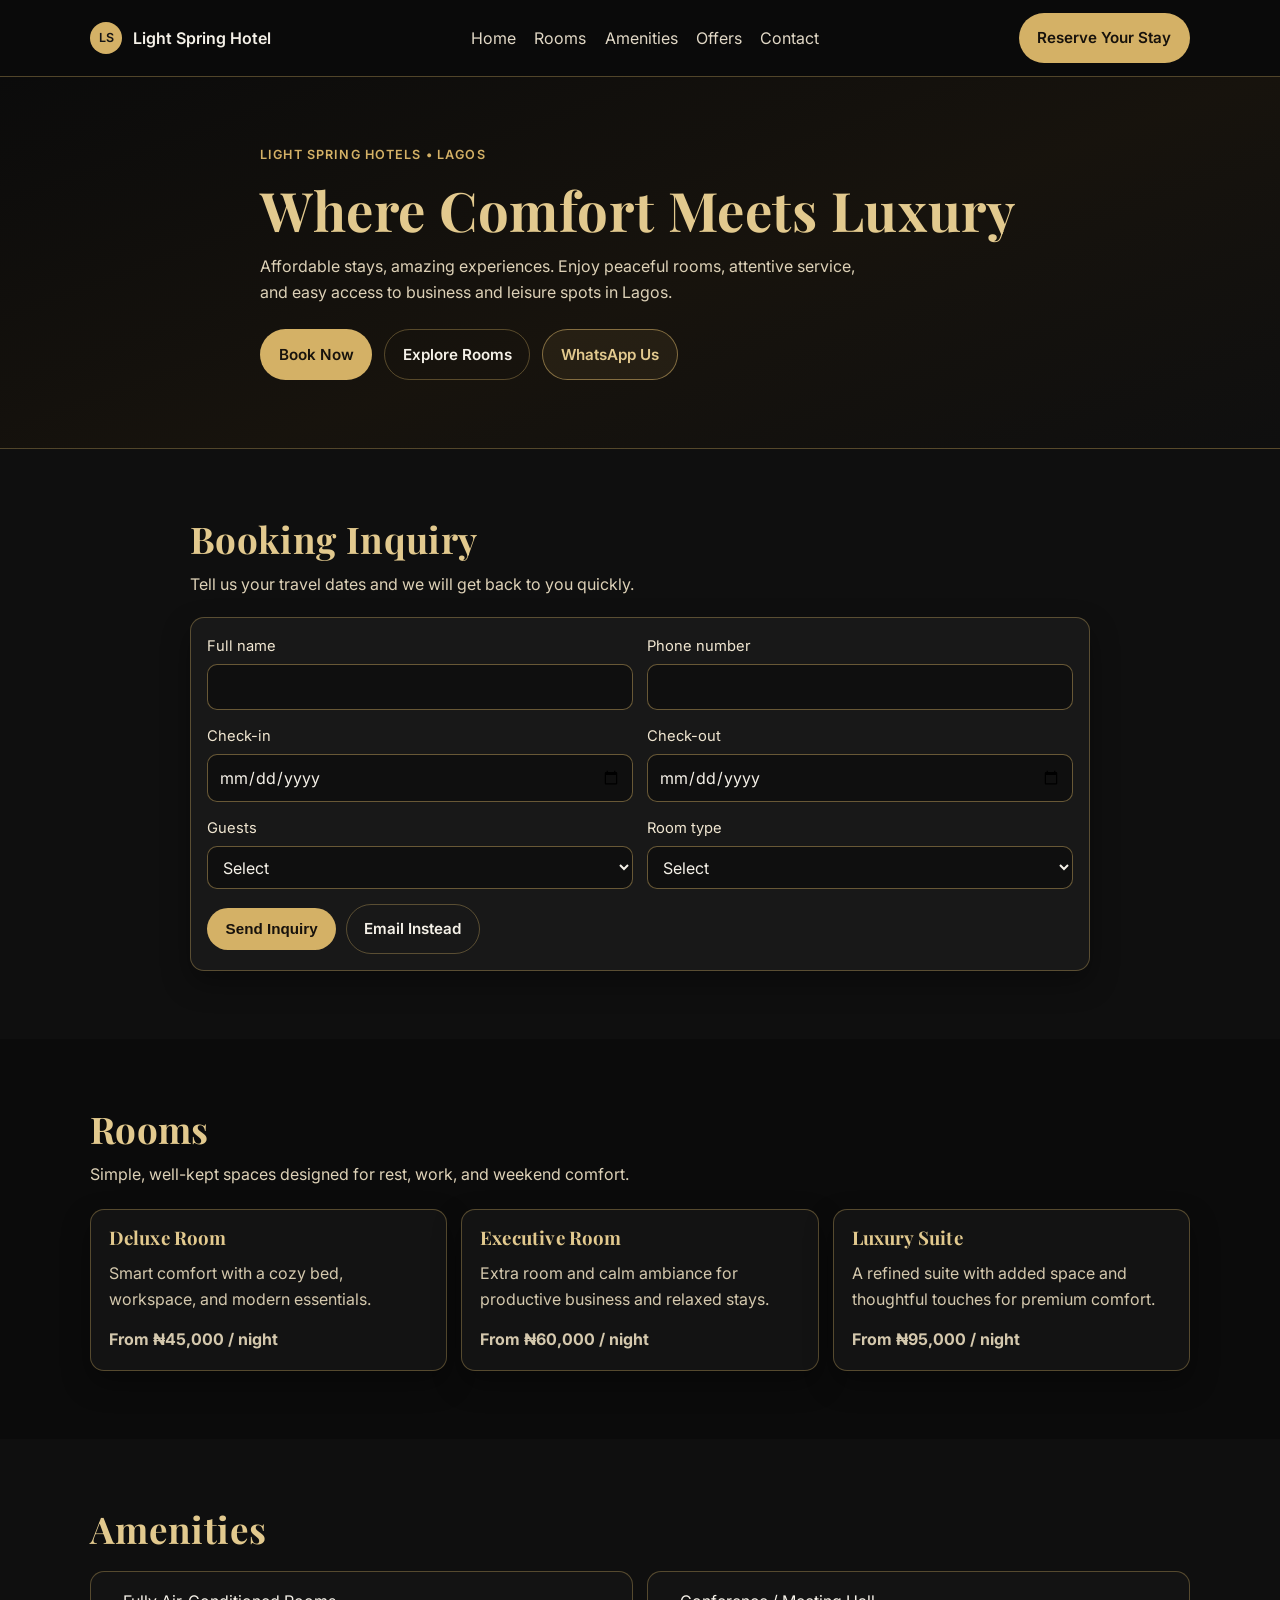
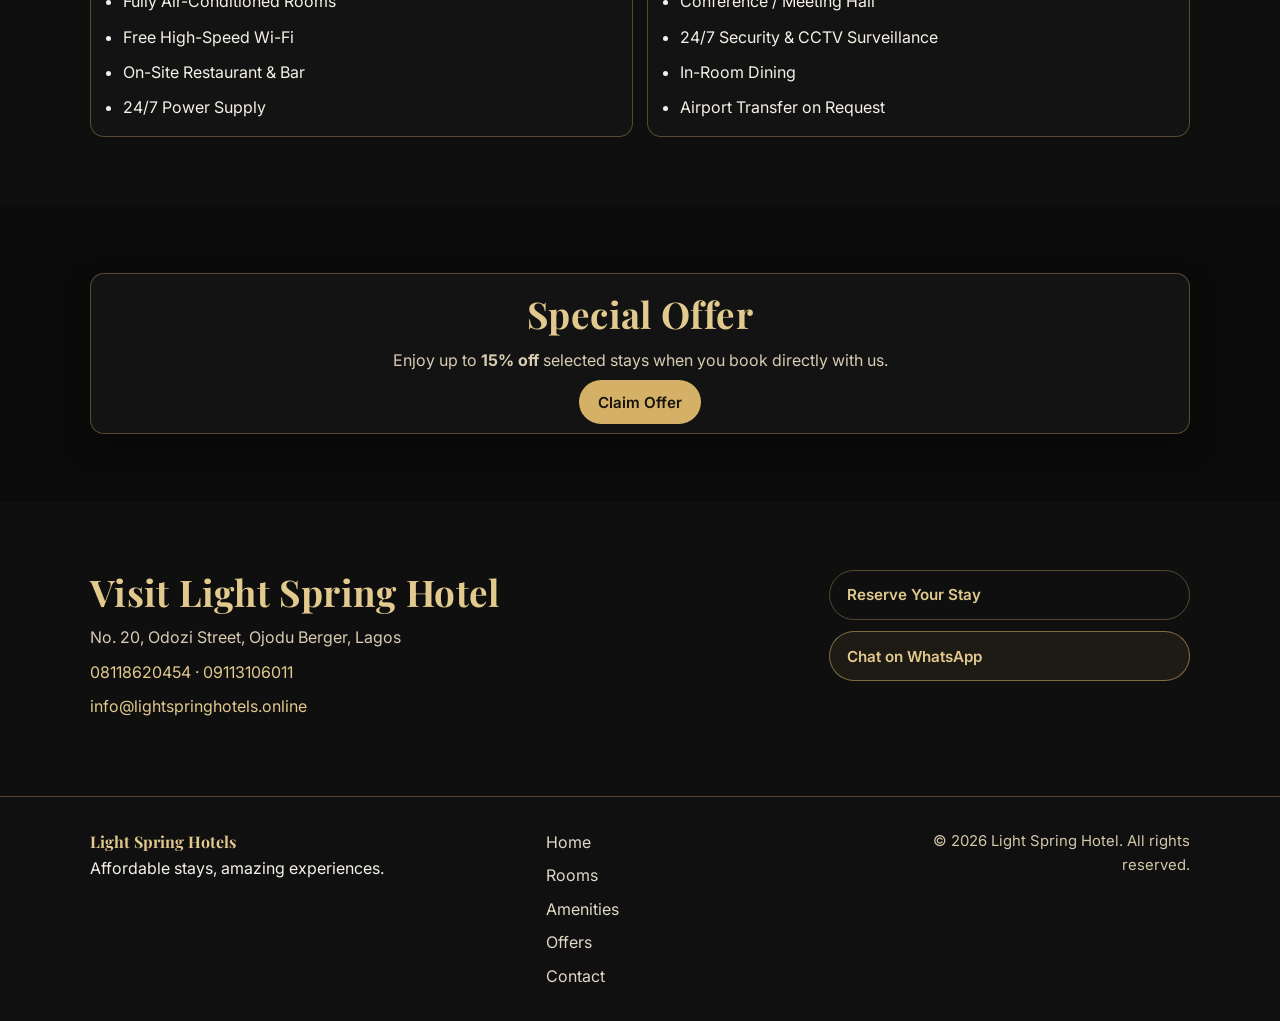
==== commit 990e8aec: "Improve mobile UX with top-right menu and nav behavior" ====
--- a/index.html
+++ b/index.html
@@ -6,149 +6,160 @@
     <title>Light Spring Hotel | Where Comfort Meets Luxury</title>
     <meta
       name="description"
-      content="Light Spring Hotel in Ojodu Berger, Lagos offers elegant rooms, premium amenities, and seamless hospitality. Affordable stays, amazing experiences."
+      content="Light Spring Hotel in Ojodu Berger, Lagos offers affordable stays, refined comfort, and dependable hospitality for business and leisure travelers."
     />
-    <meta name="theme-color" content="#0b0b0b" />
     <link rel="preconnect" href="https://fonts.googleapis.com" />
     <link rel="preconnect" href="https://fonts.gstatic.com" crossorigin />
     <link
-      href="https://fonts.googleapis.com/css2?family=Cinzel:wght@400;600;700&family=Inter:wght@400;500;600;700&display=swap"
+      href="https://fonts.googleapis.com/css2?family=Playfair+Display:wght@600;700&family=Inter:wght@400;500;600;700&display=swap"
       rel="stylesheet"
     />
     <link rel="stylesheet" href="styles.css" />
+    <script src="script.js" defer></script>
   </head>
   <body>
-    <a class="skip-link" href="#main-content">Skip to main content</a>
-    <header class="site-header" id="top">
+    <a class="skip-link" href="#main-content">Skip to content</a>
+    <header class="site-header" id="home">
       <div class="container nav-wrap">
-        <a href="#home" class="brand">LIGHT SPRING HOTEL</a>
+        <a href="#home" class="brand" aria-label="Light Spring Hotel homepage">
+          <span class="brand-mark" aria-hidden="true">LS</span>
+          <span>Light Spring Hotel</span>
+        </a>
 
         <button
-          class="nav-toggle"
           type="button"
-          aria-label="Toggle navigation menu"
+          class="menu-toggle"
+          id="menu-toggle"
+          aria-controls="main-nav"
           aria-expanded="false"
-          aria-controls="mobile-menu"
+          aria-label="Open navigation menu"
         >
-          <span></span><span></span><span></span>
+          <span></span>
+          <span></span>
+          <span></span>
         </button>
 
-        <nav class="nav-links" aria-label="Primary navigation">
+        <nav class="nav-links" id="main-nav" aria-label="Main navigation">
+          <a href="#home">Home</a>
           <a href="#rooms">Rooms</a>
           <a href="#amenities">Amenities</a>
           <a href="#offers">Offers</a>
           <a href="#contact">Contact</a>
-          <a href="rooms.html">All Rooms</a>
         </nav>
 
-        <a href="#booking" class="btn btn-primary header-cta">Book Now</a>
+        <a href="#booking" class="btn btn-primary">Reserve Your Stay</a>
       </div>
-
-      <nav class="mobile-menu" id="mobile-menu" aria-label="Mobile navigation">
-        <a href="#rooms">Rooms</a>
-        <a href="#amenities">Amenities</a>
-        <a href="#offers">Offers</a>
-        <a href="#contact">Contact</a>
-        <a href="rooms.html">All Rooms</a>
-      </nav>
     </header>
 
     <main id="main-content">
-      <section class="hero reveal" id="home">
-        <div class="hero-overlay"></div>
+      <section class="hero section">
         <div class="container hero-content">
-          <p class="eyebrow">Welcome to Light Spring Hotel</p>
+          <p class="eyebrow">Light Spring Hotels • Lagos</p>
           <h1>Where Comfort Meets Luxury</h1>
-          <p>
-            You don’t just check in — you arrive into comfort. Every detail is intentionally crafted to help you relax,
-            work, and recharge.
+          <p class="hero-copy">
+            Affordable stays, amazing experiences. Enjoy peaceful rooms, attentive service, and easy access to business and leisure spots in Lagos.
           </p>
           <div class="hero-actions">
-            <a href="#booking" class="btn btn-primary">Reserve Your Stay</a>
+            <a href="#booking" class="btn btn-primary">Book Now</a>
             <a href="#rooms" class="btn btn-outline">Explore Rooms</a>
-          </div>
-        </div>
-      </section>
-
-      <section class="booking reveal" id="booking">
-        <div class="container">
-          <h2>Quick Reservation</h2>
-          <p class="section-note">Seamless hospitality that anticipates your needs. Fill this quick form and we will confirm availability.</p>
-
+            <a
+              href="https://wa.me/2348118620454?text=Hello%20Light%20Spring%20Hotel%2C%20I%20would%20like%20to%20make%20a%20reservation."
+              class="btn btn-ghost"
+              target="_blank"
+              rel="noopener noreferrer"
+            >
+              WhatsApp Us
+            </a>
+          </div>
+        </div>
+      </section>
+
+      <section class="section" id="booking" aria-labelledby="booking-heading">
+        <div class="container narrow">
+          <h2 id="booking-heading">Booking Inquiry</h2>
+          <p class="section-intro">Tell us your travel dates and we will get back to you quickly.</p>
           <form class="booking-form" id="booking-form" novalidate>
-            <label>
-              Check-in
-              <input type="date" id="checkin" name="checkin" required />
-            </label>
-            <label>
-              Check-out
-              <input type="date" id="checkout" name="checkout" required />
-            </label>
-            <label>
-              Guests
+            <div>
+              <label for="fullName">Full name</label>
+              <input id="fullName" name="fullName" type="text" autocomplete="name" required />
+            </div>
+            <div>
+              <label for="phone">Phone number</label>
+              <input id="phone" name="phone" type="tel" autocomplete="tel" required />
+            </div>
+            <div>
+              <label for="checkIn">Check-in</label>
+              <input id="checkIn" name="checkIn" type="date" required />
+            </div>
+            <div>
+              <label for="checkOut">Check-out</label>
+              <input id="checkOut" name="checkOut" type="date" required />
+            </div>
+            <div>
+              <label for="guests">Guests</label>
               <select id="guests" name="guests" required>
-                <option value="">Select guests</option>
+                <option value="">Select</option>
                 <option value="1">1 Guest</option>
                 <option value="2">2 Guests</option>
                 <option value="3">3 Guests</option>
                 <option value="4">4 Guests</option>
               </select>
-            </label>
-            <label>
-              Room Type
+            </div>
+            <div>
+              <label for="roomType">Room type</label>
               <select id="roomType" name="roomType" required>
-                <option value="">Select room type</option>
+                <option value="">Select</option>
                 <option value="Deluxe Room">Deluxe Room</option>
                 <option value="Executive Room">Executive Room</option>
                 <option value="Luxury Suite">Luxury Suite</option>
               </select>
-            </label>
-            <button type="submit" class="btn btn-primary">Check Availability</button>
+            </div>
+            <div class="form-actions">
+              <button type="submit" class="btn btn-primary">Send Inquiry</button>
+              <a href="mailto:info@lightspringhotels.online" class="btn btn-outline">Email Instead</a>
+            </div>
+            <p id="form-message" role="status" aria-live="polite"></p>
           </form>
-          <p id="form-feedback" class="form-feedback" role="status" aria-live="polite"></p>
-          <div class="booking-links">
-            <a class="inline-link" href="reservation.html">Open full reservation page</a>
-            <a class="inline-link" href="mailto:info@lightspringhotels.online?subject=Reservation%20Inquiry">Send email inquiry</a>
-          </div>
-        </div>
-      </section>
-
-      <section class="rooms reveal" id="rooms">
+        </div>
+      </section>
+
+      <section class="section" id="rooms" aria-labelledby="rooms-heading">
         <div class="container">
-          <h2>Featured Rooms & Suites</h2>
+          <h2 id="rooms-heading">Rooms</h2>
+          <p class="section-intro">Simple, well-kept spaces designed for rest, work, and weekend comfort.</p>
           <div class="grid three">
             <article class="card">
               <h3>Deluxe Room</h3>
-              <p>Stylish comfort with modern furnishings, free Wi‑Fi, and premium bedding.</p>
+              <p>Smart comfort with a cozy bed, workspace, and modern essentials.</p>
               <p class="price">From ₦45,000 / night</p>
             </article>
             <article class="card">
               <h3>Executive Room</h3>
-              <p>Extra space for professionals and couples seeking elevated convenience.</p>
+              <p>Extra room and calm ambiance for productive business and relaxed stays.</p>
               <p class="price">From ₦60,000 / night</p>
             </article>
             <article class="card">
               <h3>Luxury Suite</h3>
-              <p>Our signature suite experience with lounge area and personalized service.</p>
+              <p>A refined suite with added space and thoughtful touches for premium comfort.</p>
               <p class="price">From ₦95,000 / night</p>
             </article>
           </div>
         </div>
       </section>
 
-      <section class="amenities reveal" id="amenities">
+      <section class="section" id="amenities" aria-labelledby="amenities-heading">
         <div class="container">
-          <h2>Amenities & Features</h2>
-          <div class="grid two">
+          <h2 id="amenities-heading">Amenities</h2>
+          <div class="grid two amenity-list">
             <ul>
               <li>Fully Air-Conditioned Rooms</li>
-              <li>Free High-Speed Wi‑Fi</li>
-              <li>On-Site Restaurant & Bar</li>
+              <li>Free High-Speed Wi-Fi</li>
+              <li>On-Site Restaurant &amp; Bar</li>
               <li>24/7 Power Supply</li>
             </ul>
             <ul>
               <li>Conference / Meeting Hall</li>
-              <li>24/7 Security & CCTV Surveillance</li>
+              <li>24/7 Security &amp; CCTV Surveillance</li>
               <li>In-Room Dining</li>
               <li>Airport Transfer on Request</li>
             </ul>
@@ -156,60 +167,64 @@
         </div>
       </section>
 
-      <section class="offers reveal" id="offers">
-        <div class="container callout">
-          <h2>Special Offer</h2>
-          <p>Book directly with us and enjoy up to <strong>15% OFF</strong> selected stays.</p>
-          <a
-            href="https://wa.me/2348118620454?text=Hello%20Light%20Spring%20Hotel%2C%20I%20want%20to%20claim%20the%20special%20offer."
-            class="btn btn-primary"
-            target="_blank"
-            rel="noopener noreferrer"
-            >Claim Offer</a
-          >
+      <section class="section" id="offers" aria-labelledby="offers-heading">
+        <div class="container">
+          <div class="offer-card">
+            <h2 id="offers-heading">Special Offer</h2>
+            <p>Enjoy up to <strong>15% off</strong> selected stays when you book directly with us.</p>
+            <a
+              href="https://wa.me/2348118620454?text=Hello%20Light%20Spring%20Hotel%2C%20I%20want%20to%20claim%20the%2015%25%20offer%20for%20a%20selected%20stay."
+              class="btn btn-primary"
+              target="_blank"
+              rel="noopener noreferrer"
+            >
+              Claim Offer
+            </a>
+          </div>
+        </div>
+      </section>
+
+      <section class="section" id="contact" aria-labelledby="contact-heading">
+        <div class="container contact-grid">
+          <div>
+            <h2 id="contact-heading">Visit Light Spring Hotel</h2>
+            <p>No. 20, Odozi Street, Ojodu Berger, Lagos</p>
+            <p>
+              <a href="tel:+2348118620454">08118620454</a> ·
+              <a href="tel:+2349113106011">09113106011</a>
+            </p>
+            <p><a href="mailto:info@lightspringhotels.online">info@lightspringhotels.online</a></p>
+          </div>
+          <div class="contact-actions">
+            <a href="#booking" class="btn btn-outline">Reserve Your Stay</a>
+            <a
+              href="https://wa.me/2348118620454?text=Hello%20Light%20Spring%20Hotel%2C%20I%20have%20an%20inquiry%20about%20your%20rooms%20and%20availability."
+              class="btn btn-ghost"
+              target="_blank"
+              rel="noopener noreferrer"
+            >
+              Chat on WhatsApp
+            </a>
+          </div>
         </div>
       </section>
     </main>
 
-    <footer class="site-footer reveal" id="contact">
+    <footer class="site-footer">
       <div class="container footer-grid">
         <div>
-          <h3>Light Spring Hotel</h3>
+          <p class="footer-brand">Light Spring Hotels</p>
           <p>Affordable stays, amazing experiences.</p>
-          <p>No. 20, Odozi Street, Ojodu Berger, Lagos</p>
-        </div>
-        <div>
-          <h4>Contact</h4>
-          <p><a href="tel:+2348118620454">08118620454</a></p>
-          <p><a href="tel:+2349113106011">09113106011</a></p>
-          <p><a href="mailto:info@lightspringhotels.online">info@lightspringhotels.online</a></p>
-          <p>
-            <a href="https://wa.me/2348118620454?text=Hello%20Light%20Spring%20Hotel%2C%20I%20want%20to%20make%20a%20reservation."
-              >WhatsApp Chat</a
-            >
-          </p>
-        </div>
-        <div>
-          <h4>Explore</h4>
-          <p><a href="about.html">About</a> · <a href="gallery.html">Gallery</a></p>
-          <p><a href="faq.html">FAQ</a> · <a href="privacy.html">Privacy Policy</a></p>
-          <p><a href="#top">Back to top</a></p>
-        </div>
-      </div>
-      <div class="container footer-base">
-        <small>© <span id="year"></span> Light Spring Hotel. All rights reserved.</small>
+        </div>
+        <nav aria-label="Footer navigation" class="footer-links">
+          <a href="#home">Home</a>
+          <a href="#rooms">Rooms</a>
+          <a href="#amenities">Amenities</a>
+          <a href="#offers">Offers</a>
+          <a href="#contact">Contact</a>
+        </nav>
+        <p class="copyright">© <span id="year"></span> Light Spring Hotel. All rights reserved.</p>
       </div>
     </footer>
-
-    <a
-      class="whatsapp-float"
-      href="https://wa.me/2348118620454?text=Hello%20Light%20Spring%20Hotel%2C%20I%20would%20like%20to%20book%20a%20stay."
-      target="_blank"
-      rel="noopener noreferrer"
-      aria-label="Chat with Light Spring Hotel on WhatsApp"
-      >WhatsApp</a
-    >
-
-    <script src="script.js"></script>
   </body>
 </html>
--- a/styles.css
+++ b/styles.css
@@ -1,12 +1,15 @@
 :root {
   --bg: #0b0b0b;
-  --panel: #161616;
-  --gold: #c9a24f;
-  --gold-soft: #e5c97a;
-  --text: #f5f2ea;
-  --muted: #b7b1a2;
-  --ok: #7dd37d;
-  --error: #ff9f9f;
+  --surface: #131313;
+  --surface-soft: #101010;
+  --surface-elevated: #181818;
+  --text: #f5f1e8;
+  --muted: #c9bfa8;
+  --line: rgba(212, 177, 102, 0.35);
+  --primary: #d4b166;
+  --primary-strong: #e2c98e;
+  --radius: 14px;
+  --shadow: 0 12px 28px rgba(0, 0, 0, 0.35);
 }
 
 * {
@@ -19,25 +22,30 @@
 
 body {
   margin: 0;
-  font-family: Inter, system-ui, -apple-system, Segoe UI, Roboto, sans-serif;
+  font-family: Inter, system-ui, -apple-system, "Segoe UI", Roboto, sans-serif;
+  font-size: 1rem;
+  color: var(--text);
   background: var(--bg);
-  color: var(--text);
-  line-height: 1.6;
-}
-
-.skip-link {
-  position: absolute;
-  left: -9999px;
-}
-
-.skip-link:focus {
-  left: 1rem;
-  top: 1rem;
-  z-index: 90;
-  background: #fff;
-  color: #111;
-  padding: 0.5rem 0.8rem;
-  border-radius: 6px;
+  line-height: 1.65;
+  text-rendering: optimizeLegibility;
+}
+
+h1,
+h2,
+h3 {
+  margin: 0 0 0.65rem;
+  font-family: "Playfair Display", Georgia, serif;
+  letter-spacing: 0.01em;
+  line-height: 1.2;
+  color: var(--primary-strong);
+}
+
+p {
+  margin: 0;
+}
+
+a {
+  color: inherit;
 }
 
 .container {
@@ -45,230 +53,268 @@
   margin: 0 auto;
 }
 
+.narrow {
+  width: min(900px, 100%);
+}
+
+.section {
+  padding: 4.25rem 0;
+  background: var(--bg);
+}
+
+.section:nth-of-type(even) {
+  background: #0f0f0f;
+}
+
+.skip-link {
+  position: absolute;
+  left: 0.5rem;
+  top: -4rem;
+  background: #151515;
+  color: var(--primary-strong);
+  border: 1px solid var(--line);
+  padding: 0.5rem 0.8rem;
+  border-radius: 8px;
+  z-index: 100;
+}
+
+.skip-link:focus {
+  top: 0.5rem;
+}
+
 .site-header {
   position: sticky;
   top: 0;
-  z-index: 40;
-  background: rgba(11, 11, 11, 0.92);
-  border-bottom: 1px solid rgba(201, 162, 79, 0.4);
-  backdrop-filter: blur(6px);
+  z-index: 50;
+  background: rgba(11, 11, 11, 0.94);
+  border-bottom: 1px solid var(--line);
+  backdrop-filter: blur(8px);
 }
 
 .nav-wrap {
+  min-height: 4.75rem;
   display: flex;
   align-items: center;
   justify-content: space-between;
   gap: 1rem;
-  padding: 0.85rem 0;
-}
-
-.brand,
-h1,
-h2,
-h3,
-h4 {
-  font-family: Cinzel, serif;
-  color: var(--gold-soft);
 }
 
 .brand {
-  font-weight: 700;
-  letter-spacing: 0.06em;
+  display: inline-flex;
+  align-items: center;
+  gap: 0.7rem;
   text-decoration: none;
-  white-space: nowrap;
-}
-
-.nav-links,
-.mobile-menu {
+  font-weight: 600;
+}
+
+.brand-mark {
+  width: 2rem;
+  height: 2rem;
+  border-radius: 50%;
+  display: grid;
+  place-items: center;
+  font-size: 0.78rem;
+  color: #141414;
+  background: var(--primary);
+}
+
+.nav-links {
   display: flex;
-  gap: 1rem;
-}
-
-.nav-links a,
-.mobile-menu a,
-.site-footer a {
-  color: var(--text);
-  text-decoration: none;
-  transition: color 0.2s ease;
-}
-
-.nav-links a:hover,
-.mobile-menu a:hover,
-.site-footer a:hover,
-.nav-links a.active,
-.mobile-menu a.active {
-  color: var(--gold-soft);
-}
-
-.nav-toggle {
-  display: none;
-  background: none;
-  border: 1px solid rgba(201, 162, 79, 0.45);
-  border-radius: 8px;
-  width: 44px;
-  height: 40px;
-  padding: 8px;
-}
-
-.nav-toggle span {
-  display: block;
-  width: 100%;
-  height: 2px;
-  margin: 5px 0;
-  background: var(--gold-soft);
-}
-
-.mobile-menu {
+  align-items: center;
+  gap: 1.15rem;
+}
+
+.menu-toggle {
   display: none;
   flex-direction: column;
-  padding: 0 4% 0.8rem;
+  justify-content: center;
+  gap: 0.3rem;
+  width: 2.7rem;
+  height: 2.7rem;
+  border-radius: 9px;
+  border: 1px solid var(--line);
+  background: transparent;
+  cursor: pointer;
+}
+
+.menu-toggle span {
+  width: 1.2rem;
+  height: 2px;
+  margin: 0 auto;
+  background: var(--primary-strong);
+  transition: transform 180ms ease, opacity 180ms ease;
+}
+
+.menu-toggle[aria-expanded="true"] span:nth-child(1) {
+  transform: translateY(5px) rotate(45deg);
+}
+
+.menu-toggle[aria-expanded="true"] span:nth-child(2) {
+  opacity: 0;
+}
+
+.menu-toggle[aria-expanded="true"] span:nth-child(3) {
+  transform: translateY(-5px) rotate(-45deg);
+}
+
+.nav-links a,
+.footer-links a {
+  text-decoration: none;
+  color: #e1d8c6;
+  transition: color 160ms ease;
+}
+
+.nav-links a:hover,
+.nav-links a:focus-visible,
+.footer-links a:hover,
+.footer-links a:focus-visible {
+  color: var(--primary-strong);
+}
+
+.nav-links a.is-active {
+  color: var(--primary-strong);
+  text-underline-offset: 0.35rem;
+  text-decoration: underline;
 }
 
 .hero {
-  position: relative;
-  min-height: 78vh;
-  display: grid;
-  align-items: center;
-  background: linear-gradient(130deg, #0b0b0b 35%, #1f1a10 100%);
-}
-
-.hero-overlay {
-  position: absolute;
-  inset: 0;
-  background: radial-gradient(circle at 80% 30%, rgba(201, 162, 79, 0.2), transparent 45%);
+  background: linear-gradient(160deg, #0b0b0b, #17130d 55%, #0f0f0f);
+  border-bottom: 1px solid var(--line);
 }
 
 .hero-content {
-  position: relative;
-  z-index: 1;
-  max-width: 700px;
-  padding: 5rem 0;
+  max-width: 760px;
 }
 
 .eyebrow {
-  color: var(--gold);
+  margin-bottom: 0.7rem;
+  letter-spacing: 0.09em;
   text-transform: uppercase;
-  letter-spacing: 0.2em;
-  font-size: 0.8rem;
+  font-weight: 600;
+  color: var(--primary);
+  font-size: 0.79rem;
 }
 
 h1 {
-  font-size: clamp(2rem, 6vw, 3.8rem);
-  margin: 0.2rem 0 1rem;
+  font-size: clamp(2rem, 4.5vw, 3.4rem);
 }
 
 h2 {
-  font-size: clamp(1.7rem, 4vw, 2.6rem);
-  margin-top: 0;
-}
-
-.btn {
-  display: inline-block;
-  border-radius: 999px;
-  padding: 0.75rem 1.2rem;
-  font-weight: 600;
-  text-decoration: none;
-  border: 1px solid var(--gold);
-  transition: transform 0.2s ease, background-color 0.2s ease, color 0.2s ease, box-shadow 0.2s ease;
-}
-
-.btn:focus-visible,
-input:focus-visible,
-select:focus-visible,
-a:focus-visible,
-button:focus-visible {
-  outline: 2px solid var(--gold-soft);
-  outline-offset: 2px;
-}
-
-.btn:hover {
-  transform: translateY(-1px);
-  box-shadow: 0 8px 16px rgba(0, 0, 0, 0.25);
-}
-
-.btn-primary {
-  background: var(--gold);
-  color: #111;
-}
-
-.btn-primary:hover {
-  background: var(--gold-soft);
-}
-
-.btn-outline {
-  background: transparent;
-  color: var(--gold-soft);
-}
-
-.btn-outline:hover {
-  background: rgba(201, 162, 79, 0.15);
+  font-size: clamp(1.55rem, 3.8vw, 2.3rem);
+}
+
+.hero-copy,
+.section-intro {
+  color: #ddd1b7;
+  max-width: 62ch;
 }
 
 .hero-actions {
   margin-top: 1.5rem;
   display: flex;
-  gap: 0.8rem;
   flex-wrap: wrap;
-}
-
-section {
-  padding: 4.5rem 0;
-  scroll-margin-top: 88px;
-}
-
-.section-note {
-  margin-top: -0.6rem;
-  color: var(--muted);
+  gap: 0.75rem;
+}
+
+.btn {
+  border: 1px solid transparent;
+  border-radius: 999px;
+  padding: 0.72rem 1.1rem;
+  font-size: 0.95rem;
+  font-weight: 600;
+  text-decoration: none;
+  transition: transform 120ms ease, background-color 200ms ease, border-color 200ms ease, color 200ms ease;
+}
+
+.btn:hover,
+.btn:focus-visible {
+  transform: translateY(-1px);
+}
+
+.btn-primary {
+  background: var(--primary);
+  color: #17120c;
+}
+
+.btn-primary:hover,
+.btn-primary:focus-visible {
+  background: var(--primary-strong);
+}
+
+.btn-outline {
+  border-color: var(--line);
+  background: transparent;
+  color: var(--text);
+}
+
+.btn-outline:hover,
+.btn-outline:focus-visible {
+  border-color: rgba(212, 177, 102, 0.75);
+}
+
+.btn-ghost {
+  color: var(--primary-strong);
+  border-color: rgba(212, 177, 102, 0.55);
+  background: rgba(212, 177, 102, 0.08);
 }
 
 .booking-form {
+  margin-top: 1.2rem;
+  background: var(--surface-elevated);
+  border: 1px solid var(--line);
+  border-radius: var(--radius);
+  padding: 1rem;
+  box-shadow: var(--shadow);
   display: grid;
-  grid-template-columns: repeat(5, minmax(140px, 1fr));
-  gap: 0.8rem;
+  grid-template-columns: repeat(2, minmax(220px, 1fr));
+  gap: 0.9rem;
 }
 
 .booking-form label {
-  display: grid;
-  gap: 0.3rem;
-  font-size: 0.9rem;
+  display: block;
+  margin-bottom: 0.35rem;
+  font-size: 0.92rem;
+  color: #f0e6d1;
 }
 
 input,
 select {
-  background: var(--panel);
+  width: 100%;
+  min-height: 2.7rem;
+  padding: 0.55rem 0.7rem;
+  border: 1px solid rgba(212, 177, 102, 0.45);
+  border-radius: 10px;
+  background: #0f0f0f;
   color: var(--text);
-  border: 1px solid rgba(201, 162, 79, 0.6);
-  border-radius: 8px;
-  padding: 0.6rem;
-}
-
-.form-feedback {
-  min-height: 1.5rem;
-  margin-top: 0.75rem;
-  font-size: 0.95rem;
-}
-
-.form-feedback.success {
-  color: var(--ok);
-}
-
-.form-feedback.error {
-  color: var(--error);
-}
-
-.booking-links {
+  font: inherit;
+}
+
+input:focus,
+select:focus,
+button:focus-visible,
+a:focus-visible {
+  outline: 2px solid var(--primary);
+  outline-offset: 1px;
+}
+
+.form-actions {
   display: flex;
   flex-wrap: wrap;
-  gap: 1rem;
-}
-
-.inline-link {
-  color: var(--gold-soft);
+  align-items: center;
+  gap: 0.6rem;
+}
+
+#form-message {
+  min-height: 1.2rem;
+  font-size: 0.93rem;
+  color: #e1d6bd;
+  margin: 0;
 }
 
 .grid {
+  margin-top: 1.3rem;
   display: grid;
-  gap: 1rem;
+  gap: 0.9rem;
 }
 
 .grid.three {
@@ -279,110 +325,223 @@
   grid-template-columns: repeat(2, 1fr);
 }
 
-.card {
-  background: var(--panel);
-  border: 1px solid rgba(201, 162, 79, 0.45);
-  border-radius: 12px;
-  padding: 1.2rem;
-  transition: transform 0.2s ease, border-color 0.2s ease;
-}
-
-.card:hover {
+.card,
+.offer-card {
+  background: var(--surface);
+  border: 1px solid var(--line);
+  border-radius: var(--radius);
+  padding: 1.1rem;
+  box-shadow: var(--shadow);
+  transition: transform 180ms ease, border-color 180ms ease, box-shadow 180ms ease;
+}
+
+.card:hover,
+.card:focus-within {
   transform: translateY(-3px);
-  border-color: rgba(229, 201, 122, 0.75);
+  border-color: rgba(212, 177, 102, 0.8);
+  box-shadow: 0 15px 32px rgba(0, 0, 0, 0.45);
+}
+
+.card p {
+  color: #d4c8ad;
 }
 
 .price {
-  color: var(--gold-soft);
+  margin-top: 0.8rem;
+  color: var(--primary-strong);
   font-weight: 700;
 }
 
-.amenities ul {
+.amenity-list ul {
   margin: 0;
   padding-left: 1.2rem;
-}
-
-.amenities li {
-  margin-bottom: 0.55rem;
-}
-
-.callout {
+  background: var(--surface);
+  border: 1px solid var(--line);
+  border-radius: var(--radius);
+  padding: 1rem 1rem 1rem 2rem;
+  transition: border-color 180ms ease, transform 180ms ease;
+}
+
+.amenity-list ul:hover {
+  border-color: rgba(212, 177, 102, 0.7);
+  transform: translateY(-2px);
+}
+
+.amenity-list li + li {
+  margin-top: 0.55rem;
+}
+
+.offer-card {
   text-align: center;
-  background: linear-gradient(90deg, #161616, #222);
-  border: 1px solid rgba(201, 162, 79, 0.45);
-  border-radius: 14px;
-  padding: 2rem;
+}
+
+.offer-card p {
+  color: #d8ccb2;
+  margin-bottom: 1rem;
+}
+
+.contact-grid {
+  display: grid;
+  grid-template-columns: 2fr 1fr;
+  gap: 1rem;
+  align-items: start;
+}
+
+.contact-grid p {
+  margin-bottom: 0.5rem;
+  color: #d8ccb2;
+}
+
+.contact-grid a {
+  color: var(--primary-strong);
+  text-decoration: none;
+}
+
+.contact-grid a:hover,
+.contact-grid a:focus-visible {
+  text-decoration: underline;
+}
+
+.contact-actions {
+  display: flex;
+  flex-direction: column;
+  gap: 0.7rem;
 }
 
 .site-footer {
-  border-top: 1px solid rgba(201, 162, 79, 0.35);
-  padding: 2.4rem 0 1.4rem;
+  border-top: 1px solid var(--line);
+  padding: 2rem 0;
+  background: var(--surface-soft);
+}
+
+.js .reveal {
+  opacity: 0;
+  transform: translateY(12px);
+  transition: opacity 380ms ease, transform 380ms ease;
+}
+
+.js .reveal.is-visible {
+  opacity: 1;
+  transform: translateY(0);
 }
 
 .footer-grid {
   display: grid;
   grid-template-columns: 1.4fr 1fr 1fr;
   gap: 1rem;
-}
-
-.site-footer p {
-  margin: 0.25rem 0;
-  color: var(--muted);
-}
-
-.footer-base {
-  border-top: 1px solid rgba(201, 162, 79, 0.15);
-  margin-top: 1rem;
-  padding-top: 1rem;
-  color: var(--muted);
-}
-
-.whatsapp-float {
-  position: fixed;
-  right: 1rem;
-  bottom: 1rem;
-  background: #1faa5a;
-  color: #fff;
-  text-decoration: none;
-  border-radius: 999px;
-  padding: 0.55rem 1rem;
+  align-items: start;
+}
+
+.footer-brand {
   font-weight: 700;
-  border: 1px solid rgba(255, 255, 255, 0.2);
-  z-index: 45;
-}
-
-.reveal {
-  opacity: 0;
-  transform: translateY(20px);
-  transition: opacity 0.55s ease, transform 0.55s ease;
-}
-
-.reveal.in-view {
-  opacity: 1;
-  transform: translateY(0);
-}
-
-@media (max-width: 900px) {
-  .header-cta {
+  font-family: "Playfair Display", Georgia, serif;
+  color: var(--primary-strong);
+}
+
+.footer-links {
+  display: grid;
+  gap: 0.45rem;
+}
+
+.copyright {
+  color: #d4c7aa;
+  font-size: 0.93rem;
+  text-align: right;
+}
+
+@media (max-width: 960px) {
+  .site-header {
+    position: sticky;
+  }
+
+  .menu-toggle {
+    display: inline-flex;
+    order: 2;
+  }
+
+  .nav-wrap > .btn {
     display: none;
   }
 
   .nav-links {
-    display: none;
-  }
-
-  .nav-toggle {
-    display: block;
-  }
-
-  .mobile-menu.open {
-    display: flex;
-  }
-
-  .booking-form,
+    position: absolute;
+    right: 4%;
+    top: calc(100% - 0.2rem);
+    min-width: 210px;
+    display: grid;
+    gap: 0.25rem;
+    padding: 0.6rem;
+    border-radius: 12px;
+    border: 1px solid var(--line);
+    background: rgba(14, 14, 14, 0.97);
+    box-shadow: 0 16px 30px rgba(0, 0, 0, 0.45);
+    opacity: 0;
+    visibility: hidden;
+    pointer-events: none;
+    transform: translateY(-6px);
+    transition: opacity 180ms ease, transform 180ms ease;
+    z-index: 80;
+  }
+
+  .nav-links a {
+    padding: 0.5rem 0.65rem;
+    border-radius: 8px;
+  }
+
+  .nav-links a:hover,
+  .nav-links a:focus-visible,
+  .nav-links a.is-active {
+    background: rgba(212, 177, 102, 0.16);
+    text-decoration: none;
+  }
+
+  .site-header.menu-open .nav-links {
+    opacity: 1;
+    visibility: visible;
+    pointer-events: auto;
+    transform: translateY(0);
+  }
+
   .grid.three,
   .grid.two,
+  .contact-grid,
   .footer-grid {
     grid-template-columns: 1fr;
   }
-}
+
+  .copyright {
+    text-align: left;
+  }
+}
+
+@media (max-width: 640px) {
+  .section {
+    padding: 3.4rem 0;
+  }
+
+  .nav-wrap {
+    min-height: 4.3rem;
+  }
+
+  .booking-form {
+    grid-template-columns: 1fr;
+  }
+}
+
+@media (prefers-reduced-motion: reduce) {
+  html {
+    scroll-behavior: auto;
+  }
+
+  *,
+  *::before,
+  *::after {
+    animation: none !important;
+    transition: none !important;
+  }
+
+  .js .reveal {
+    opacity: 1;
+    transform: none;
+  }
+}
